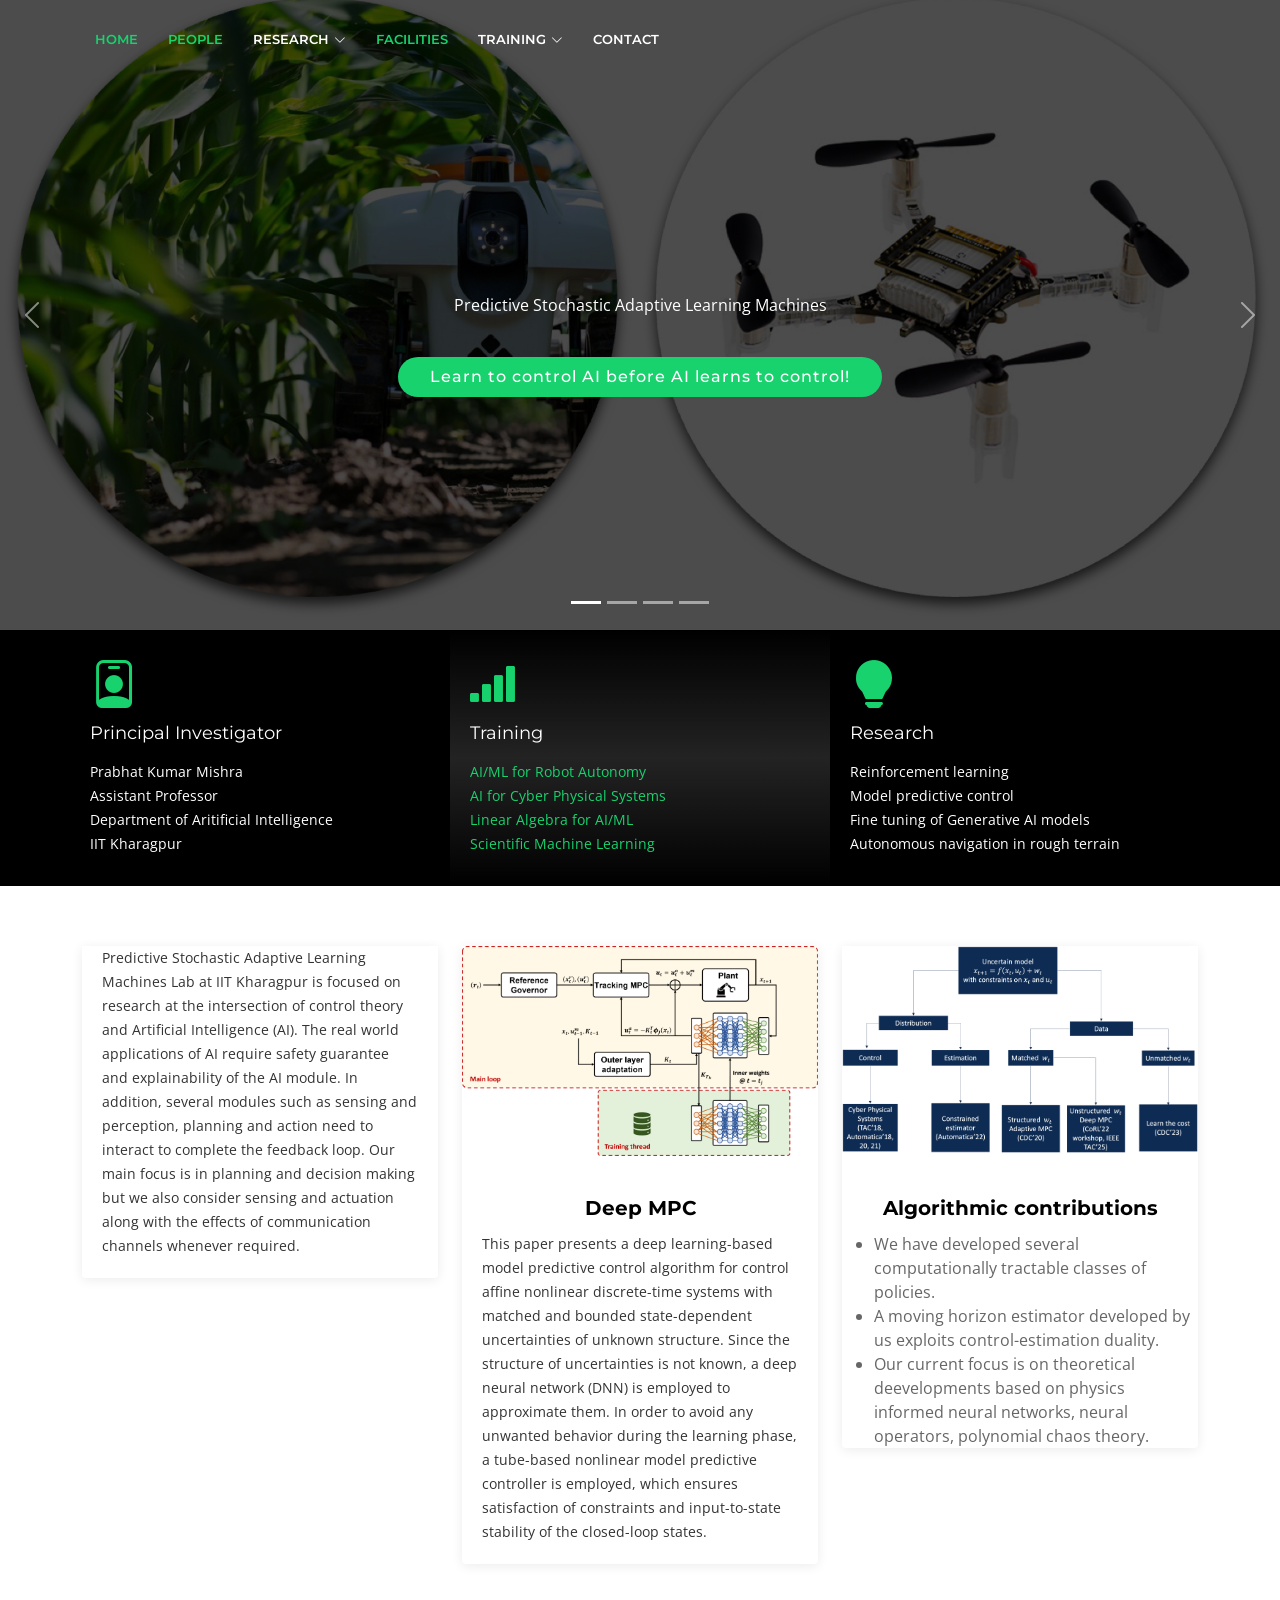
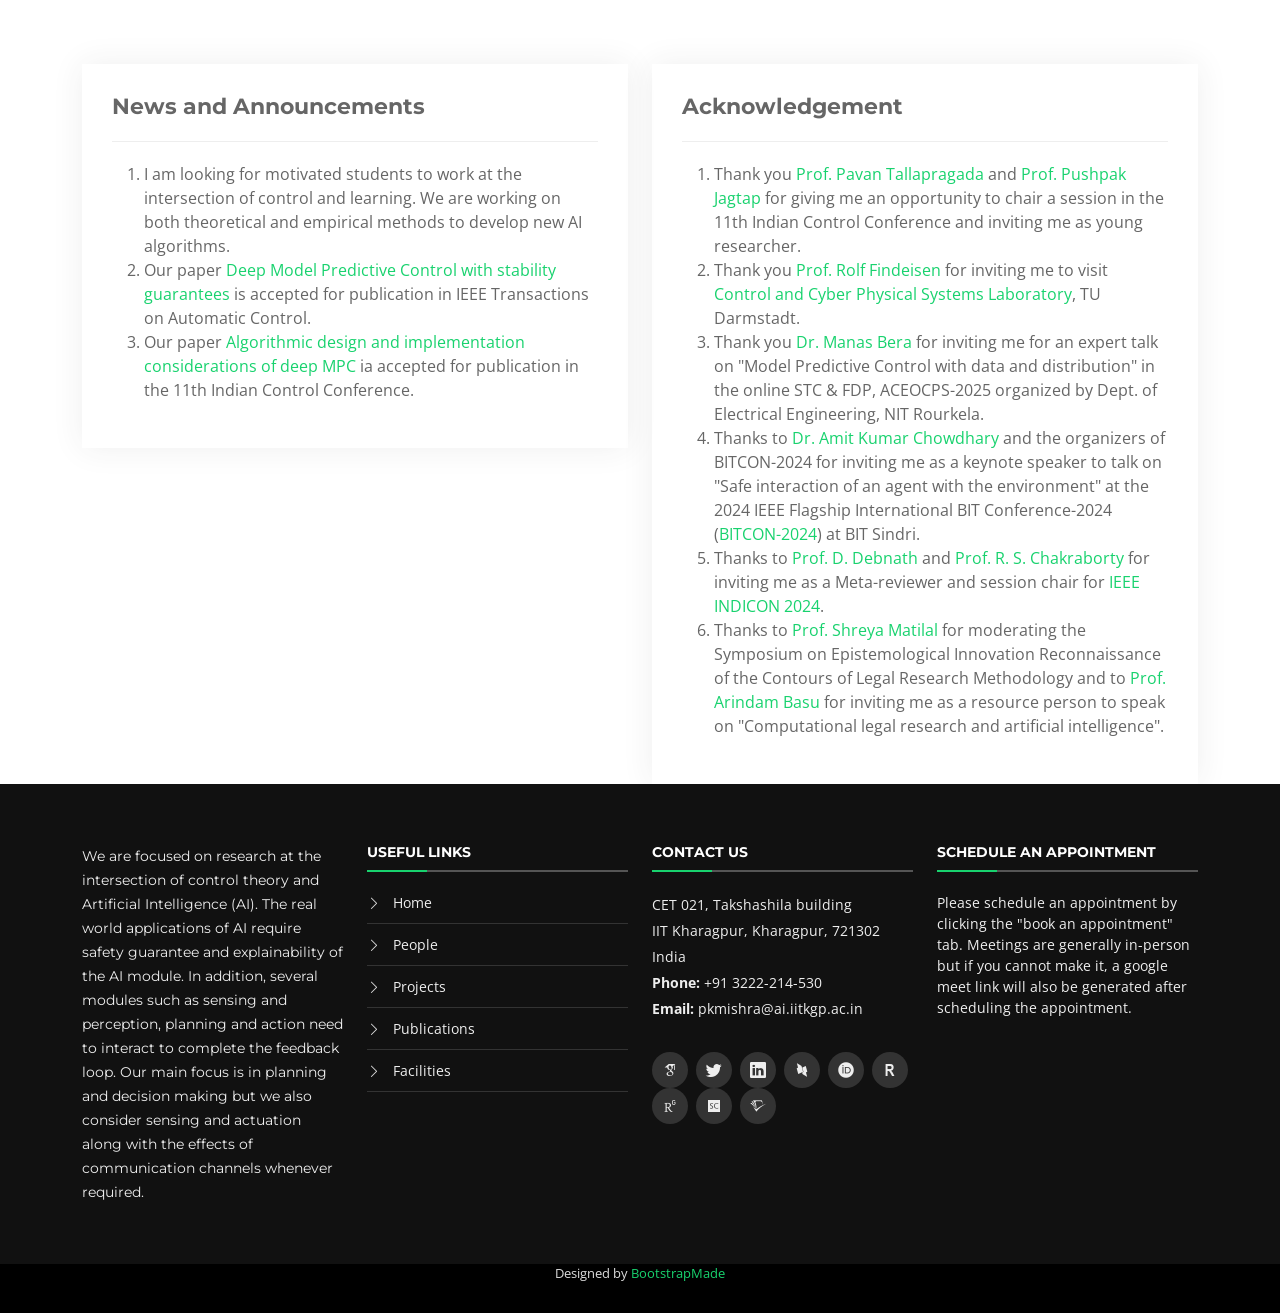
==== index.html @ 68da0b2e "initial commit" ====
<!DOCTYPE html>
<html lang="en">

<head>
  <meta charset="utf-8">
  <meta content="width=device-width, initial-scale=1.0" name="viewport">

  <title>Prabhat K Mishra</title>
  <meta content="" name="description">
  <meta content="" name="keywords">

  <!-- Favicons -->
  <!-- <link href="assets/img/favicon.png" rel="icon">
  <link href="assets/img/apple-touch-icon.png" rel="apple-touch-icon"> -->

  <!-- Google Fonts -->
  <link href="https://fonts.googleapis.com/css?family=Open+Sans:300,300i,400,400i,700,700i|Montserrat:300,400,500,700" rel="stylesheet">

  <!-- Vendor CSS Files -->
  <link href="assets/vendor/animate.css/animate.min.css" rel="stylesheet">
  <link href="assets/vendor/aos/aos.css" rel="stylesheet">
  <link href="assets/vendor/bootstrap/css/bootstrap.min.css" rel="stylesheet">
  <link href="assets/vendor/bootstrap-icons/bootstrap-icons.css" rel="stylesheet">
  <link href="assets/vendor/glightbox/css/glightbox.min.css" rel="stylesheet">
  <link href="assets/vendor/swiper/swiper-bundle.min.css" rel="stylesheet">
  <!-- <link rel="stylesheet" href="https://cdn.jsdelivr.net/gh/jpswalsh/academicons@1/css/academicons.min.css"> -->
  <link rel="stylesheet" href="assets/academicons-1.7.0/css/academicons.min.css"/>

  <!-- Template Main CSS File -->
  <link href="assets/css/style.css" rel="stylesheet">
  <link href="https://calendar.google.com/calendar/scheduling-button-script.css" rel="stylesheet">

  <!-- =======================================================
  * Template Name: BizPage
  * Updated: Sep 18 2023 with Bootstrap v5.3.2
  * Template URL: https://bootstrapmade.com/bizpage-bootstrap-business-template/
  * Author: BootstrapMade.com
  * License: https://bootstrapmade.com/license/
  ======================================================== -->
</head>

<body>

  <!-- ======= Header ======= -->
  <header id="header" class="fixed-top d-flex align-items-center header-transparent">
    <div class="container-fluid">

      <div class="row justify-content-center align-items-center">
        <div class="col-xl-11 d-flex align-items-center justify-content-between">
          <!-- <h1 class="logo"><a href="index.html">Prabhat K Mishra</a></h1> -->
          <!-- Uncomment below if you prefer to use an image logo -->
          <!-- <a href="index.html" class="logo"><img src="assets/img/lab_logo.png" alt="" class="img-fluid"></a> -->

          <nav id="navbar" class="navbar">
            <ul>
              <li><a class="nav-link scrollto active" href="./index.html">Home</a></li>
              <!-- <li class="dropdown"><a class="nav-link scrollto "><span>Prabhat K Mishra</span> <i class="bi bi-chevron-down"></i></a> -->
              <li><a class="nav-link scrollto active" href="./people.html">People</a></li>  
              <!-- <li><a class="nav-link scrollto " href="./research.html">Research</a></li> -->
              <li class="dropdown"><a class="nav-link scrollto "><span>Research</span> <i class="bi bi-chevron-down"></i></a>
                <ul> 
                  <li><a class="nav-link scrollto " href="./research_projects.html">Projects</a></li>  
                  <li><a class="nav-link scrollto " href="./publications.html">Publications</a></li>                                 
                </ul>
               </li>
               <li><a class="nav-link scrollto active" href="./resources.html">Facilities</a></li>
               <li class="dropdown"><a class="nav-link scrollto "><span>Training</span> <i class="bi bi-chevron-down"></i></a>
                <ul>
                  <li><a class="nav-link scrollto " href="./robot_autonomy.html">AI/ML for Robot autonomy</a></li>
                  <li><a class="nav-link scrollto " href="./cps.html">AI for Cyber Physical Systems</a></li>
                  <li><a class="nav-link scrollto " href="./la.html">Linear Algebra for AI/ML</a></li>
                  <li><a class="nav-link scrollto " href="./projects.html">Student Projects</a></li>
                </ul>   
              <!-- <li><a class="nav-link scrollto active" href="./News.html">News</a></li>   -->
              <li><a class="nav-link scrollto" href="#footer">Contact</a></li>
            </ul>
            <i class="bi bi-list mobile-nav-toggle"></i>
          </nav>
          <!-- .navbar -->
        </div>
      </div>

    </div>
  </header><!-- End Header -->

  <!-- ======= hero Section ======= -->
  <section id="hero">
    <div class="hero-container">
      <div id="heroCarousel" class="carousel slide carousel-fade" data-bs-ride="carousel" data-bs-interval="5000">

        <ol id="hero-carousel-indicators" class="carousel-indicators"></ol>

        <div class="carousel-inner" role="listbox">

          <div class="carousel-item active" style="background-image: url(assets/img/hero-carousel/banner.jpeg)">
            <div class="carousel-container">
              <div class="container">
                <!-- <h2 class="animate__animated animate__fadeInDown">PSALM Lab</h2> -->
                <p class="animate__animated animate__fadeInUp">Predictive Stochastic Adaptive Learning Machines</p>
                <a href="#featured-services" class="btn-get-started scrollto animate__animated animate__fadeInUp">Learn to control AI before AI learns to control!</a>
              </div>
            </div>
          </div>

          <div class="carousel-item" style="background-image: url(assets/img/Projects/IQuaP.webp)">
            <div class="carousel-container">
              <div class="container">
                <!-- <h2 class="animate__animated animate__fadeInDown">PSALM Lab</h2> -->
                <p class="animate__animated animate__fadeInUp">Predictive Stochastic Adaptive Learning Machines</p>
                <a href="#featured-services" class="btn-get-started scrollto animate__animated animate__fadeInUp">Learn to control AI before AI learns to control!</a>
              </div>
            </div>
          </div>

          <div class="carousel-item" style="background-image: url(assets/img/Projects/safe_learning_lab.webp)">
            <div class="carousel-container">
              <div class="container">
                <!-- <h2 class="animate__animated animate__fadeInDown">PSALM Lab</h2> -->
                <p class="animate__animated animate__fadeInUp">Predictive Stochastic Adaptive Learning Machines</p>
                <a href="#featured-services" class="btn-get-started scrollto animate__animated animate__fadeInUp">Learn to control AI before AI learns to control!</a>
              </div>
            </div>
          </div>

          <!-- <div class="carousel-item" style="background-image: url(assets/img/Projects/lab_image4.png)">
            <div class="carousel-container">
              <div class="container">
                <h2 class="animate__animated animate__fadeInDown">PSALM Lab</h2>
                <p class="animate__animated animate__fadeInUp">Predictive Stochastic Adaptive Learning Machines</p>
                <a href="#featured-services" class="btn-get-started scrollto animate__animated animate__fadeInUp">Get Started</a>
              </div>
            </div>
          </div> -->

          <div class="carousel-item" style="background-image: url(assets/img/Projects/mobile_robots.png)">
            <div class="carousel-container">
              <div class="container">
                <!-- <h2 class="animate__animated animate__fadeInDown">PSALM Lab</h2> -->
                <p class="animate__animated animate__fadeInUp">Predictive Stochastic Adaptive Learning Machines</p>
                <a href="#featured-services" class="btn-get-started scrollto animate__animated animate__fadeInUp">Learn to control AI before AI learns to control!</a>
              </div>
            </div>
          </div>

        </div>

        <a class="carousel-control-prev" href="#heroCarousel" role="button" data-bs-slide="prev">
          <span class="carousel-control-prev-icon bi bi-chevron-left" aria-hidden="true"></span>
        </a>

        <a class="carousel-control-next" href="#heroCarousel" role="button" data-bs-slide="next">
          <span class="carousel-control-next-icon bi bi-chevron-right" aria-hidden="true"></span>
        </a>

      </div>
    </div>
  </section><!-- End Hero Section -->

  <main id="main">

    <!-- ======= Featured Services Section Section ======= -->
    <section id="featured-services">
      <div class="container">
        <div class="row">

          <div class="col-lg-4 box">
            <i class="bi-person-badge"></i>
            <h4 class="title"><a href="">Principal Investigator</a></h4>
            <p class="description">Prabhat Kumar Mishra</p>
            <p class="description">Assistant Professor</p>
            <p class="description">Department of Aritificial Intelligence</p>
            <p class="description">IIT Kharagpur</p>

          </div>

          <div class="col-lg-4 box box-bg">
            <i class="bi bi-reception-4"></i>
            <h4 class="title"><a href="">Training</a></h4>
            <p class="description"><a href = "./robot_autonomy.html">AI/ML for Robot Autonomy</a></p>
            <p class="description"><a href = "cps.html">AI for Cyber Physical Systems</a></p>
            <p class="description"><a href="la.html">Linear Algebra for AI/ML</a></p>
            <p class="description"><a href = "sciml.html">Scientific Machine Learning</a></p>
          </div>

          <div class="col-lg-4 box">
            <i class="bi bi-lightbulb-fill"></i>
            <h4 class="title"><a href="">Research</a></h4>
            <p class="description">Reinforcement learning</p> 
            <p class="description">Model predictive control</p>
            <p class="description">Fine tuning of Generative AI models</p>
            <p class="description">Autonomous navigation in rough terrain</p>
          </div>

        </div>
      </div>
    </section><!-- End Featured Services Section -->
    




    <!-- ======= About Us Section ======= -->
    <section id="about">
      <div class="container" data-aos="fade-up">

        <!-- <header class="section-header">
          <h3>About Us</h3>
          <p>Lorem ipsum dolor sit amet, consectetur adipiscing elit, sed do eiusmod tempor incididunt ut labore et dolore magna aliqua. Ut enim ad minim veniam, quis nostrud exercitation ullamco laboris nisi ut aliquip ex ea commodo consequat.</p>
        </header> -->

        <div class="row about-cols">

          <div class="col-md-4" data-aos="fade-up" data-aos-delay="100">
            <div class="about-col">
              <div class="img">
                <!-- <img src="assets/img/Projects/lab_image4.png" alt="" class="img-fluid"> -->
              </div>
              <!-- <h2 class="title"><a href="#">PSALM Lab</a></h2> -->
              <p>Predictive Stochastic Adaptive Learning Machines Lab at IIT Kharagpur is focused on research at the intersection of control theory and Artificial Intelligence (AI). The real world applications of AI require safety guarantee and explainability of the AI module. In addition, several modules such as sensing and perception, planning and action need to interact to complete the feedback loop. Our main focus is in planning and decision making but we also consider sensing and actuation along with the effects of communication channels whenever required.
              </p>
            </div>
          </div>

          <div class="col-md-4" data-aos="fade-up" data-aos-delay="200">
            <div class="about-col">
              <div class="img">
                <img src="assets/img/Projects/deep_mpc.png" alt="" class="img-fluid">
                <!-- <div class="icon"><i class="bi bi-brightness-high"></i></div> -->
              </div>
              <h2 class="title"><a href="#">Deep MPC</a></h2>
              <p>
                This paper presents a deep learning-based model predictive control algorithm for control affine nonlinear discrete-time systems with matched and bounded state-dependent uncertainties of unknown structure. Since the structure of uncertainties is not known, a deep neural network (DNN) is employed to approximate them. In order to avoid any unwanted behavior during the learning phase, a tube-based nonlinear model predictive controller is employed, which ensures satisfaction of constraints and input-to-state stability of the closed-loop states.</p>
            
            </div>
          </div>

          <div class="col-md-4" data-aos="fade-up" data-aos-delay="300">
            <div class="about-col">
              <div class="img">
                <img src="assets/img/Projects/algo_contribution.png" alt="" class="img-fluid">
                <!-- <div class="icon"><i class="bi bi-calendar4-week"></i></div> -->
              </div>
              <h2 class="title"><a href="#">Algorithmic contributions</a></h2>
              <ul>
                <!-- <li> Modeling errors and environmental uncertainties are unavoidable.</li>
                <li> We are interested in uncertainty quantification and mitigation with theoretical guarantees.</li> -->
                <li> We have developed several computationally tractable classes of policies.</li>
                <li> A moving horizon estimator developed by us exploits control-estimation duality.</li>
                <li> Our current focus is on theoretical deevelopments based on physics informed neural networks, neural operators, polynomial chaos theory.</li>
              </ul>
            </div>
          </div>

        </div>

      </div>
    </section><!-- End About Us Section -->

        <section id = "announcement" class="portfolio-details">
    <!-- <section id="portfolio-details" class="portfolio-details"> -->
    <div class="container">

      <div class="row gy-4">
        <div class="col-lg-6">
          <div class="portfolio-info">
            <h3>News and Announcements</h3>
            <ol>
              <li> I am looking for motivated students to work at the intersection of control and learning. We are working on both theoretical and empirical methods to develop new AI algorithms.</li> 
              <!-- <li> We are upgrading our <a href="./resources.html">robotics and computational resources</a> through grants and industry collaborations.</li>     -->
              <!-- <li> My course on Scientific Machine Learning has been approved by the senate, which will be offered in spring 2026. </li> -->
              <!-- <li> I will be visiting <a href = "https://www.ccps.tu-darmstadt.de/ccps/index.en.jsp">Control and Cyber Physical Systems Laboratory</a> in June 2025.</li> -->
              <!-- <li> I will talk about <a>"A tour of reinforcement learning from cart-pole to language models"</a> at NIT Patna.</li> -->
              <li> Our paper <a href = "https://ieeexplore.ieee.org/abstract/document/10918914">Deep Model Predictive Control with stability guarantees</a> is accepted for publication in IEEE Transactions on Automatic Control.</li>
              <li> Our paper <a href = "https://arxiv.org/abs/2511.17233">Algorithmic design and implementation considerations of deep MPC</a> ia accepted for publication in the 11th Indian Control Conference.</li>
            </ol>
          </div>
          
        </div>

        <div class="col-lg-6">
          <!-- <div class="portfolio-details-slider swiper"> -->
            <div class="portfolio-info">
            <h3>Acknowledgement</h3>
            <ol>	
              <li>Thank you <a href = "https://pavan-tallapragada.github.io">Prof. Pavan Tallapragada</a> and <a href = "https://www.focaslab.com">Prof. Pushpak Jagtap</a> for giving me an opportunity to chair a session in the 11th Indian Control Conference and inviting me as young researcher.</li>
              <li> Thank you <a href = "https://www.linkedin.com/in/rolf-findeisen-42271011/"> Prof. Rolf Findeisen</a> for inviting me to visit <a href = "https://www.ccps.tu-darmstadt.de/ccps/index.en.jsp">Control and Cyber Physical Systems Laboratory</a>, TU Darmstadt.
              <li> Thank you <a href = "https://www.linkedin.com/in/manas-kumar-bera-a361464a/">Dr. Manas Bera</a> for inviting me for an expert talk on "Model Predictive Control with data and distribution" in the online STC & FDP, ACEOCPS-2025 organized by Dept. of Electrical Engineering, NIT Rourkela.</li> 
              <li> Thanks to <a href = "https://www.linkedin.com/in/amit-kumar-choudhary-808a33bb/">Dr. Amit Kumar Chowdhary</a> and the organizers of BITCON-2024 for inviting me as a keynote speaker to talk on "Safe interaction of an agent with the environment" at the 2024 IEEE Flagship International BIT Conference-2024 (<a href = "https://bitcon2024.bitsindri.ac.in/">BITCON-2024</a>) at BIT Sindri.</li> 
              <li> Thanks to <a href = "https://www.iitkgp.ac.in/department/EE/faculty/ee-ddebnath">Prof. D. Debnath</a> and <a href="https://sites.google.com/site/rschakraborty/">Prof. R. S. Chakraborty</a> for inviting me as a Meta-reviewer and session chair for <a href = "http://ieeeindicon.org">IEEE INDICON 2024</a>. </li>   
              <li> Thanks to <a href="https://www.iitkgp.ac.in/department/IP/faculty/ip-shreya">Prof. Shreya Matilal</a> for moderating the Symposium on Epistemological Innovation Reconnaissance of the Contours of Legal Research Methodology and to <a href="https://www.iitkgp.ac.in/department/IP/faculty/ip-arindam">Prof. Arindam Basu</a> for inviting me as a resource person to speak on "Computational legal research and artificial intelligence".    
            </ol>
            </div>
          <!-- </div> -->
        </div>
        
        
      </div>
    </div>
    </section>

    
    

    

    

    

   

    
   


  </main><!-- End #main -->

  <!-- ======= Footer ======= -->
  <footer id="footer">
    <div class="footer-top">
      <div class="container">
        <div class="row">

          <div class="col-lg-3 col-md-6 footer-info">
            <!-- <h3>PSALM Lab</h3> -->
            <!-- <a href="index.html" class="logo"><img src="assets/img/lab_logo.png" alt="" class="img-fluid"></a> -->
            <p>We are focused on research at the intersection of control theory and Artificial Intelligence (AI). The real world applications of AI require safety guarantee and explainability of the AI module. In addition, several modules such as sensing and perception, planning and action need to interact to complete the feedback loop. Our main focus is in planning and decision making but we also consider sensing and actuation along with the effects of communication channels whenever required.
            </p>
          </div>

          <div class="col-lg-3 col-md-6 footer-links">
            <h4>Useful Links</h4>
            <ul>
              <li><i class="bi bi-chevron-right"></i> <a href="index.html">Home</a></li>
              <li><i class="bi bi-chevron-right"></i> <a href="people.html">People</a></li>
              <li><i class="bi bi-chevron-right"></i> <a href="research_projects.html">Projects</a></li>
              <li><i class="bi bi-chevron-right"></i> <a href="publications.html">Publications</a></li>
              <li><i class="bi bi-chevron-right"></i> <a href="resources.html">Facilities</a></li>
            </ul>
          </div>

          <div class="col-lg-3 col-md-6 footer-contact">
            <h4>Contact Us</h4>
            <p>
              CET 021, Takshashila building <br>
              IIT Kharagpur, Kharagpur, 721302<br>
              India <br>
              <strong>Phone:</strong> +91 3222-214-530<br>
              <strong>Email:</strong> pkmishra@ai.iitkgp.ac.in<br>
            </p>

            <div class="social-links">
              <a href="https://scholar.google.co.in/citations?user=rXhwtr0AAAAJ&hl=en"><i class="ai ai-google-scholar"></i></a>
              <a href="https://twitter.com/mishra_p_k" class="twitter"><i class="bi bi-twitter"></i></a>
              <a href="https://www.linkedin.com/in/mishra-p-k" class="linkedin"><i class="bi bi-linkedin"></i></a>
              <a href="https://dblp.org/pid/175/9540.html"><i class="ai ai-dblp"></i></a>
              <a href="https://orcid.org/0000-0002-8507-8194"><i class="ai ai-orcid"></i></a>
              <a href="https://www.webofscience.com/wos/author/record/I-4305-2012"><i class="ai ai-researcherid"></i></a>
              <a href="https://www.researchgate.net/profile/Prabhat-Kumar-Mishra-3"><i class="ai ai-researchgate"></i></a>
              <a href="https://www.scopus.com/authid/detail.uri?authorId=57188646050"><i class="ai ai-scopus"></i></a>
              <a href="https://www.semanticscholar.org/author/Prabhat-Kumar-Mishra/16154017"><i class="ai ai-semantic-scholar"></i></a>
            </div>

          </div>

          <div class="col-lg-3 col-md-6 footer-newsletter">
          <h4>Schedule an appointment</h4>
          <p>Please schedule an appointment by clicking the "book an appointment" tab. Meetings are generally in-person but if you cannot make it, a google meet link will also be generated after scheduling the appointment.</p>  
          <script src="https://calendar.google.com/calendar/scheduling-button-script.js" async></script>
          <script>
            (function() {
              var target = document.currentScript;
              window.addEventListener('load', function() {
                calendar.schedulingButton.load({
                  url: 'https://calendar.google.com/calendar/appointments/schedules/AcZssZ0epz8xfTzyWovOpt-muTLc2SW1WvbVujLhyW77m5AYosEyVQtdtLUROCkWUUWYCMuDOo7R1_mA?gv=true',
                  color: '#33B679',
                  label: 'Book an appointment',
                  target,
                });
              });
            })();
          </script>
            <!-- end Google Calendar Appointment Scheduling --> 
            <!-- <h4>Our Newsletter</h4>
            <p>Tamen quem nulla quae legam multos aute sint culpa legam noster magna veniam enim veniam illum dolore legam minim quorum culpa amet magna export quem marada parida nodela caramase seza.</p>
            <form action="" method="post">
              <input type="email" name="email"><input type="submit" value="Subscribe">
            </form> -->
          </div>

        </div>
      </div>
    </div>

    <div class="container">
      <!-- <div class="copyright">
        &copy; Copyright <strong>BizPage</strong>. All Rights Reserved
      </div> -->
      <div class="credits">
        <!--
        All the links in the footer should remain intact.
        You can delete the links only if you purchased the pro version.
        Licensing information: https://bootstrapmade.com/license/
        Purchase the pro version with working PHP/AJAX contact form: https://bootstrapmade.com/buy/?theme=BizPage
      -->
        Designed by <a href="https://bootstrapmade.com/">BootstrapMade</a>
      </div>
    </div>
  </footer><!-- End Footer -->

  <a href="#" class="back-to-top d-flex align-items-center justify-content-center"><i class="bi bi-arrow-up-short"></i></a>
  <!-- Uncomment below i you want to use a preloader -->
  <!-- <div id="preloader"></div> -->

  <!-- Vendor JS Files -->
  <script src="assets/vendor/purecounter/purecounter_vanilla.js"></script>
  <script src="assets/vendor/aos/aos.js"></script>
  <script src="assets/vendor/bootstrap/js/bootstrap.bundle.min.js"></script>
  <script src="assets/vendor/glightbox/js/glightbox.min.js"></script>
  <script src="assets/vendor/isotope-layout/isotope.pkgd.min.js"></script>
  <script src="assets/vendor/swiper/swiper-bundle.min.js"></script>
  <script src="assets/vendor/waypoints/noframework.waypoints.js"></script>
  <script src="assets/vendor/php-email-form/validate.js"></script>

  <!-- Template Main JS File -->
  <script src="assets/js/main.js"></script>

</body>

</html>
---- assets/academicons-1.7.0/css/academicons.min.css ----
@font-face {font-family: 'Academicons';font-style: normal;font-weight: 400;font-display: block;src:url('../fonts/academicons.eot');src:url('../fonts/academicons.eot') format('embedded-opentype'), url('../fonts/academicons.ttf') format('truetype'), url('../fonts/academicons.woff') format('woff'), url('../fonts/academicons.svg') format('svg');}.ai {font-family: 'Academicons';font-weight: 400;-moz-osx-font-smoothing: grayscale;-webkit-font-smoothing: antialiased;display: inline-block;font-style: normal;font-variant: normal;text-rendering: auto;line-height: 1;}.ai-academia:before {content: "\e9af";}.ai-academia-square:before {content: "\e93d";}.ai-acclaim:before {content: "\e92e";}.ai-acclaim-square:before {content: "\e93a";}.ai-acm:before {content: "\e93c";}.ai-acm-square:before {content: "\e95d";}.ai-acmdl:before {content: "\e96a";}.ai-acmdl-square:before {content: "\e9d3";}.ai-ads:before {content: "\e9cb";}.ai-ads-square:before {content: "\e94a";}.ai-africarxiv:before {content: "\e91b";}.ai-africarxiv-square:before {content: "\e90b";}.ai-archive:before {content: "\e955";}.ai-archive-square:before {content: "\e956";}.ai-arxiv:before {content: "\e974";}.ai-arxiv-square:before {content: "\e9a6";}.ai-biorxiv:before {content: "\e9a2";}.ai-biorxiv-square:before {content: "\e98b";}.ai-ceur:before {content: "\e96d";}.ai-ceur-square:before {content: "\e92f";}.ai-ciencia-vitae:before {content: "\e912";}.ai-ciencia-vitae-square:before {content: "\e913";}.ai-clarivate:before {content: "\e924";}.ai-clarivate-square:before {content: "\e925";}.ai-closed-access:before {content: "\e942";}.ai-closed-access-square:before {content: "\e943";}.ai-conversation:before {content: "\e94c";}.ai-conversation-square:before {content: "\e915";}.ai-coursera:before {content: "\e95f";}.ai-coursera-square:before {content: "\e97f";}.ai-crossref:before {content: "\e918";}.ai-crossref-square:before {content: "\e919";}.ai-cv:before {content: "\e9a5";}.ai-cv-square:before {content: "\e90a";}.ai-datacite:before {content: "\e91c";}.ai-datacite-square:before {content: "\e91d";}.ai-dataverse:before {content: "\e9f7";}.ai-dataverse-square:before {content: "\e9e4";}.ai-dblp:before {content: "\e94f";}.ai-dblp-square:before {content: "\e93f";}.ai-depsy:before {content: "\e97a";}.ai-depsy-square:before {content: "\e94b";}.ai-doi:before {content: "\e97e";}.ai-doi-square:before {content: "\e98f";}.ai-dryad:before {content: "\e97c";}.ai-dryad-square:before {content: "\e98c";}.ai-elsevier:before {content: "\e961";}.ai-elsevier-square:before {content: "\e910";}.ai-figshare:before {content: "\e981";}.ai-figshare-square:before {content: "\e9e7";}.ai-google-scholar:before {content: "\e9d4";}.ai-google-scholar-square:before {content: "\e9f9";}.ai-hal:before {content: "\e92c";}.ai-hal-square:before {content: "\e92d";}.ai-hypothesis:before {content: "\e95a";}.ai-hypothesis-square:before {content: "\e95b";}.ai-ideas-repec:before {content: "\e9ed";}.ai-ideas-repec-square:before {content: "\e9f8";}.ai-ieee:before {content: "\e929";}.ai-ieee-square:before {content: "\e9b9";}.ai-impactstory:before {content: "\e9cf";}.ai-impactstory-square:before {content: "\e9aa";}.ai-inaturalist:before {content: "\e900";}.ai-inaturalist-square:before {content: "\e901";}.ai-inpn:before {content: "\e902";}.ai-inpn-square:before {content: "\e903";}.ai-inspire:before {content: "\e9e9";}.ai-inspire-square:before {content: "\e9fe";}.ai-isidore:before {content: "\e936";}.ai-isidore-square:before {content: "\e954";}.ai-isni:before {content: "\e957";}.ai-isni-square:before {content: "\e958";}.ai-jstor:before {content: "\e938";}.ai-jstor-square:before {content: "\e944";}.ai-lattes:before {content: "\e9b3";}.ai-lattes-square:before {content: "\e99c";}.ai-mathoverflow:before {content: "\e9f6";}.ai-mathoverflow-square:before {content: "\e97b";}.ai-mendeley:before {content: "\e9f0";}.ai-mendeley-square:before {content: "\e9f3";}.ai-moodle:before {content: "\e907";}.ai-moodle-square:before {content: "\e908";}.ai-mtmt:before {content: "\e950";}.ai-mtmt-square:before {content: "\e951";}.ai-nakala:before {content: "\e940";}.ai-nakala-square:before {content: "\e941";}.ai-obp:before {content: "\e92a";}.ai-obp-square:before {content: "\e92b";}.ai-open-access:before {content: "\e939";}.ai-open-access-square:before {content: "\e9f4";}.ai-open-data:before {content: "\e966";}.ai-open-data-square:before {content: "\e967";}.ai-open-materials:before {content: "\e968";}.ai-open-materials-square:before {content: "\e969";}.ai-openedition:before {content: "\e946";}.ai-openedition-square:before {content: "\e947";}.ai-orcid:before {content: "\e9d9";}.ai-orcid-square:before {content: "\e9c3";}.ai-osf:before {content: "\e9ef";}.ai-osf-square:before {content: "\e931";}.ai-overleaf:before {content: "\e914";}.ai-overleaf-square:before {content: "\e98d";}.ai-philpapers:before {content: "\e98a";}.ai-philpapers-square:before {content: "\e96f";}.ai-piazza:before {content: "\e99a";}.ai-piazza-square:before {content: "\e90c";}.ai-preregistered:before {content: "\e906";}.ai-preregistered-square:before {content: "\e96b";}.ai-protocols:before {content: "\e952";}.ai-protocols-square:before {content: "\e953";}.ai-psyarxiv:before {content: "\e90e";}.ai-psyarxiv-square:before {content: "\e90f";}.ai-publons:before {content: "\e937";}.ai-publons-square:before {content: "\e94e";}.ai-pubmed:before {content: "\e99f";}.ai-pubmed-square:before {content: "\e97d";}.ai-pubpeer:before {content: "\e922";}.ai-pubpeer-square:before {content: "\e923";}.ai-researcherid:before {content: "\e91a";}.ai-researcherid-square:before {content: "\e95c";}.ai-researchgate:before {content: "\e95e";}.ai-researchgate-square:before {content: "\e99e";}.ai-ror:before {content: "\e948";}.ai-ror-square:before {content: "\e949";}.ai-sci-hub:before {content: "\e959";}.ai-sci-hub-square:before {content: "\e905";}.ai-scirate:before {content: "\e98e";}.ai-scirate-square:before {content: "\e99d";}.ai-scopus:before {content: "\e91e";}.ai-scopus-square:before {content: "\e91f";}.ai-semantic-scholar:before {content: "\e96e";}.ai-semantic-scholar-square:before {content: "\e96c";}.ai-springer:before {content: "\e928";}.ai-springer-square:before {content: "\e99b";}.ai-ssrn:before {content: "\e916";}.ai-ssrn-square:before {content: "\e917";}.ai-stackoverflow:before {content: "\e920";}.ai-stackoverflow-square:before {content: "\e921";}.ai-viaf:before {content: "\e933";}.ai-viaf-square:before {content: "\e934";}.ai-wiley:before {content: "\e926";}.ai-wiley-square:before {content: "\e927";}.ai-zenodo:before {content: "\e911";}.ai-zotero:before {content: "\e962";}.ai-zotero-square:before {content: "\e932";}.ai-lg {font-size: 1.33333em;line-height: 0.75em;vertical-align: -.0667em;}.ai-xs {font-size: .75em;}.ai-sm {font-size: .875em;}.ai-1x {font-size: 1em;}.ai-2x {font-size: 2em;}.ai-3x {font-size: 3em;}.ai-4x {font-size: 4em;}.ai-5x {font-size: 5em;}.ai-6x {font-size: 6em;}.ai-7x {font-size: 7em;}.ai-8x {font-size: 8em;}.ai-9x {font-size: 9em;}.ai-10x {font-size: 10em;}.ai-fw {text-align: center;width: 1.25em;}.ai-ul {list-style-type: none;margin-left: 2.5em;padding-left: 0;}.ai-ul > li {position: relative;}.ai-li {left: -2em;position: absolute;text-align: center;width: 2em;line-height: inherit;}.ai-border {border: solid 0.08em #eee;border-radius: .1em;padding: .2em .25em .15em;}.ai-pull-left {float: left;}.ai-pull-right {float: right;}.ai.ai-pull-left {margin-right: .3em;}.ai.ai-pull-right {margin-right: .3em;}.ai-stack {display: inline-block;height: 2em;line-height: 2em;position: relative;vertical-align: middle;width: 2.5em;}.ai-stack-1x, .ai-stack-2x {left: 0;position: absolute;text-align: center;width: 100%;}.ai-stack-1x {line-height: inherit;}.ai-stack-2x {font-size: 2em;}.ai-inverse {color: #fff;}
---- assets/css/style.css ----
/**
* Template Name: BizPage
* Updated: Mar 10 2023 with Bootstrap v5.2.3
* Template URL: https://bootstrapmade.com/bizpage-bootstrap-business-template/
* Author: BootstrapMade.com
* License: https://bootstrapmade.com/license/
*/

/*--------------------------------------------------------------
# General
--------------------------------------------------------------*/
body {
  background: #fff;
  color: #666666;
  font-family: "Open Sans", sans-serif;
}

a {
  color: #18d26e;
  transition: 0.5s;
  text-decoration: none;
}

a:hover,
a:active,
a:focus {
  color: #18d36e;
  outline: none;
  text-decoration: none;
}

p {
  padding: 0;
  margin: 0 0 30px 0;
}

h1,
h2,
h3,
h4,
h5,
h6 {
  font-family: "Montserrat", sans-serif;
  font-weight: 400;
  margin: 0 0 20px 0;
  padding: 0;
}

/*--------------------------------------------------------------
# Back to top button
--------------------------------------------------------------*/
.back-to-top {
  position: fixed;
  visibility: hidden;
  opacity: 0;
  right: 15px;
  bottom: 15px;
  z-index: 996;
  background: #18d26e;
  width: 40px;
  height: 40px;
  border-radius: 50px;
  transition: all 0.4s;
}

.back-to-top i {
  font-size: 28px;
  color: #fff;
  line-height: 0;
}

.back-to-top:hover {
  background: #2ce782;
  color: #fff;
}

.back-to-top.active {
  visibility: visible;
  opacity: 1;
}

/* Prelaoder */
#preloader {
  position: fixed;
  top: 0;
  left: 0;
  right: 0;
  bottom: 0;
  z-index: 9999;
  overflow: hidden;
  background: #fff;
}

#preloader:before {
  content: "";
  position: fixed;
  top: calc(50% - 30px);
  left: calc(50% - 30px);
  border: 6px solid #f2f2f2;
  border-top: 6px solid #18d26e;
  border-radius: 50%;
  width: 60px;
  height: 60px;
  animation: animate-preloader 1s linear infinite;
}

@keyframes animate-preloader {
  0% {
    transform: rotate(0deg);
  }

  100% {
    transform: rotate(360deg);
  }
}

/*--------------------------------------------------------------
# Header
--------------------------------------------------------------*/
#header {
  transition: all 0.5s;
  z-index: 997;
  background: rgba(0, 0, 0, 0.9);
  height: 80px;
}

#header.header-transparent {
  background: transparent;
}

#header.header-scrolled {
  background: rgba(0, 0, 0, 0.9);
  height: 60px;
}

#header .logo {
  font-size: 34px;
  margin: 0;
  padding: 0;
  font-family: "Montserrat", sans-serif;
  font-weight: 700;
  letter-spacing: 3px;
  padding-left: 10px;
  border-left: 4px solid #18d26e;
}

#header .logo a {
  color: #fff;
}

#header .logo img {
  max-height: 40px;
}

@media (max-width: 992px) {
  #header .logo {
    font-size: 28px;
  }
}

/*--------------------------------------------------------------
# Navigation Menu
--------------------------------------------------------------*/
/**
* Desktop Navigation 
*/
.navbar {
  padding: 0;
}

.navbar ul {
  margin: 0;
  padding: 0;
  display: flex;
  list-style: none;
  align-items: center;
}

.navbar li {
  position: relative;
}

.navbar a,
.navbar a:focus {
  display: flex;
  align-items: center;
  justify-content: space-between;
  padding: 10px 0 10px 30px;
  font-family: "Montserrat", sans-serif;
  font-size: 13px;
  font-weight: 600;
  color: #fff;
  white-space: nowrap;
  text-transform: uppercase;
  transition: 0.3s;
}

.navbar a i,
.navbar a:focus i {
  font-size: 12px;
  line-height: 0;
  margin-left: 5px;
}

.navbar a:hover,
.navbar .active,
.navbar .active:focus,
.navbar li:hover>a {
  color: #18d26e;
}

.navbar .dropdown ul {
  display: block;
  position: absolute;
  left: 14px;
  top: calc(100% + 30px);
  margin: 0;
  padding: 10px 0;
  z-index: 99;
  opacity: 0;
  visibility: hidden;
  background: #fff;
  box-shadow: 0px 0px 30px rgba(127, 137, 161, 0.25);
  transition: 0.3s;
}

.navbar .dropdown ul li {
  min-width: 200px;
}

.navbar .dropdown ul a {
  padding: 10px 20px;
  text-transform: none;
  color: #666666;
}

.navbar .dropdown ul a i {
  font-size: 12px;
}

.navbar .dropdown ul a:hover,
.navbar .dropdown ul .active:hover,
.navbar .dropdown ul li:hover>a {
  color: #18d26e;
}

.navbar .dropdown:hover>ul {
  opacity: 1;
  top: 100%;
  visibility: visible;
}

.navbar .dropdown .dropdown ul {
  top: 0;
  left: calc(100% - 30px);
  visibility: hidden;
}

.navbar .dropdown .dropdown:hover>ul {
  opacity: 1;
  top: 0;
  left: 100%;
  visibility: visible;
}

@media (max-width: 1366px) {
  .navbar .dropdown .dropdown ul {
    left: -90%;
  }

  .navbar .dropdown .dropdown:hover>ul {
    left: -100%;
  }
}

/**
* Mobile Navigation 
*/
.mobile-nav-toggle {
  color: #fff;
  font-size: 28px;
  cursor: pointer;
  display: none;
  line-height: 0;
  transition: 0.5s;
}

@media (max-width: 991px) {
  .mobile-nav-toggle {
    display: block;
  }

  .navbar ul {
    display: none;
  }
}

.navbar-mobile {
  position: fixed;
  overflow: hidden;
  top: 0;
  right: 0;
  left: 0;
  bottom: 0;
  background: rgba(26, 26, 26, 0.9);
  transition: 0.3s;
  z-index: 999;
}

.navbar-mobile .mobile-nav-toggle {
  position: absolute;
  top: 15px;
  right: 15px;
}

.navbar-mobile ul {
  display: block;
  position: absolute;
  top: 55px;
  right: 15px;
  bottom: 15px;
  left: 15px;
  padding: 10px 0;
  background-color: #fff;
  overflow-y: auto;
  transition: 0.3s;
}

.navbar-mobile a,
.navbar-mobile a:focus {
  padding: 10px 20px;
  font-size: 15px;
  color: #333333;
}

.navbar-mobile a:hover,
.navbar-mobile .active,
.navbar-mobile li:hover>a {
  color: #18d26e;
}

.navbar-mobile .getstarted,
.navbar-mobile .getstarted:focus {
  margin: 15px;
}

.navbar-mobile .dropdown ul {
  position: static;
  display: none;
  margin: 10px 20px;
  padding: 10px 0;
  z-index: 99;
  opacity: 1;
  visibility: visible;
  background: #fff;
  box-shadow: 0px 0px 30px rgba(127, 137, 161, 0.25);
}

.navbar-mobile .dropdown ul li {
  min-width: 200px;
}

.navbar-mobile .dropdown ul a {
  padding: 10px 20px;
}

.navbar-mobile .dropdown ul a i {
  font-size: 12px;
}

.navbar-mobile .dropdown ul a:hover,
.navbar-mobile .dropdown ul .active:hover,
.navbar-mobile .dropdown ul li:hover>a {
  color: #18d26e;
}

.navbar-mobile .dropdown>.dropdown-active {
  display: block;
}

/*--------------------------------------------------------------
# Hero Section
--------------------------------------------------------------*/
#hero {
  width: 100%;
  height: 70vh;
  background: #000;
  overflow: hidden;
  position: relative;
}

@media (max-height: 500px) {
  #hero {
    height: 150vh;
  }
}

#hero .carousel,
#hero .carousel-inner,
#hero .carousel-item,
#hero .carousel-item::before {
  position: absolute;
  top: 0;
  right: 0;
  left: 0;
  bottom: 0;
}

#hero .carousel-item {
  background-size: cover;
  background-position: center;
  background-repeat: no-repeat;
}

#hero .carousel-item::before {
  content: "";
  background-color: rgba(0, 0, 0, 0.7);
}

#hero .carousel-container {
  display: flex;
  justify-content: center;
  align-items: center;
  position: absolute;
  bottom: 0;
  top: 70px;
  left: 50px;
  right: 50px;
}

#hero .container {
  text-align: center;
}

#hero h2 {
  color: #fff;
  margin-bottom: 30px;
  font-size: 48px;
  font-weight: 700;
}

@media (max-width: 768px) {
  #hero h2 {
    font-size: 28px;
  }
}

#hero p {
  width: 80%;
  margin: 0 auto 30px auto;
  color: #fff;
}

@media (min-width: 1024px) {
  #hero p {
    width: 60%;
  }
}

#hero .carousel-fade {
  overflow: hidden;
}

#hero .carousel-fade .carousel-inner .carousel-item {
  transition-property: opacity;
}

#hero .carousel-fade .carousel-inner .carousel-item,
#hero .carousel-fade .carousel-inner .active.carousel-item-start,
#hero .carousel-fade .carousel-inner .active.carousel-item-end {
  opacity: 0;
}

#hero .carousel-fade .carousel-inner .active,
#hero .carousel-fade .carousel-inner .carousel-item-next.carousel-item-start,
#hero .carousel-fade .carousel-inner .carousel-item-prev.carousel-item-end {
  opacity: 1;
  transition: 0.5s;
}

#hero .carousel-fade .carousel-inner .carousel-item-next,
#hero .carousel-fade .carousel-inner .carousel-item-prev,
#hero .carousel-fade .carousel-inner .active.carousel-item-start,
#hero .carousel-fade .carousel-inner .active.carousel-item-end {
  left: 0;
  transform: translate3d(0, 0, 0);
}

#hero .carousel-control-prev,
#hero .carousel-control-next {
  width: 10%;
}

@media (min-width: 1024px) {

  #hero .carousel-control-prev,
  #hero .carousel-control-next {
    width: 5%;
  }
}

#hero .carousel-control-next-icon,
#hero .carousel-control-prev-icon {
  background: none;
  font-size: 32px;
  line-height: 1;
}

#hero .carousel-indicators li {
  cursor: pointer;
}

#hero .btn-get-started {
  font-family: "Montserrat", sans-serif;
  font-weight: 500;
  font-size: 16px;
  letter-spacing: 1px;
  display: inline-block;
  padding: 8px 32px;
  border-radius: 50px;
  transition: 0.5s;
  margin: 10px;
  color: #fff;
  background: #18d26e;
}

#hero .btn-get-started:hover {
  background: #fff;
  color: #18d26e;
}

/*--------------------------------------------------------------
# Sections
--------------------------------------------------------------*/
section {
  overflow: hidden;
}

/* Sections Header
--------------------------------*/
.section-header h3 {
  font-size: 32px;
  color: #111;
  text-transform: uppercase;
  text-align: center;
  font-weight: 700;
  position: relative;
  padding-bottom: 15px;
}

.section-header h3::before {
  content: "";
  position: absolute;
  display: block;
  width: 120px;
  height: 1px;
  background: #ddd;
  bottom: 1px;
  left: calc(50% - 60px);
}

.section-header h3::after {
  content: "";
  position: absolute;
  display: block;
  width: 40px;
  height: 3px;
  background: #18d26e;
  bottom: 0;
  left: calc(50% - 20px);
}

.section-header p {
  text-align: center;
  padding-bottom: 30px;
  color: #333;
}

/* Section with background
--------------------------------*/
.section-bg {
  background: #f7f7f7;
}

/*--------------------------------------------------------------
# Breadcrumbs
--------------------------------------------------------------*/
.breadcrumbs {
  padding: 20px 0;
  background-color: #f7f7f7;
  min-height: 40px;
  margin-top: 80px;
}

.breadcrumbs h2 {
  font-size: 24px;
  margin-bottom: 0;
  font-weight: 400;
}

.breadcrumbs ol {
  display: flex;
  flex-wrap: wrap;
  list-style: none;
  padding: 0;
  margin: 0;
  font-size: 14px;
}

.breadcrumbs ol li+li {
  padding-left: 10px;
}

.breadcrumbs ol li+li::before {
  display: inline-block;
  padding-right: 10px;
  color: #6c757d;
  content: "/";
}

@media (max-width: 768px) {
  .breadcrumbs .d-flex {
    display: block !important;
  }

  .breadcrumbs ol {
    display: block;
  }

  .breadcrumbs ol li {
    display: inline-block;
  }
}

/* Featured Services Section
--------------------------------*/
#featured-services {
  background: #000;
}

#featured-services .box {
  padding: 30px 20px;
}

#featured-services .box-bg {
  background-image: linear-gradient(0deg, #000000 0%, #242323 50%, #000000 100%);
}

#featured-services i {
  color: #18d26e;
  font-size: 48px;
  display: inline-block;
  line-height: 1;
}

#featured-services h4 {
  font-weight: 400;
  margin: 15px 0;
  font-size: 18px;
}

#featured-services h4 a {
  color: #fff;
}

#featured-services h4 a:hover {
  color: #18d26e;
}

#featured-services p {
  font-size: 14px;
  line-height: 24px;
  color: #fff;
  margin-bottom: 0;
}

/* About Us Section
--------------------------------*/
#about {
  background: url("../img/about-bg.jpg") center top no-repeat fixed;
  background-size: cover;
  padding: 60px 0 40px 0;
  position: relative;
}

#about::before {
  content: "";
  position: absolute;
  left: 0;
  right: 0;
  top: 0;
  bottom: 0;
  background: rgba(255, 255, 255, 0.92);
  z-index: 9;
}

#about .container {
  position: relative;
  z-index: 10;
}

#about .about-col {
  background: #fff;
  border-radius: 0 0 4px 4px;
  box-shadow: 0px 2px 12px rgba(0, 0, 0, 0.08);
  margin-bottom: 20px;
}

#about .about-col .img {
  position: relative;
}

#about .about-col .img img {
  border-radius: 4px 4px 0 0;
}

#about .about-col .icon {
  width: 64px;
  height: 64px;
  text-align: center;
  position: absolute;
  background-color: #18d26e;
  border-radius: 50%;
  border: 4px solid #fff;
  left: calc(50% - 32px);
  bottom: -30px;
  transition: 0.3s;
  display: flex;
  align-items: center;
  justify-content: center;
}

#about .about-col i {
  font-size: 28px;
  line-height: 0;
  color: #fff;
  transition: 0.3s;
}

#about .about-col:hover .icon {
  background-color: #fff;
}

#about .about-col:hover i {
  color: #18d26e;
}

#about .about-col h2 {
  color: #000;
  text-align: center;
  font-weight: 700;
  font-size: 20px;
  padding: 0;
  margin: 40px 0 12px 0;
}

#about .about-col h2 a {
  color: #000;
}

#about .about-col h2 a:hover {
  color: #18d26e;
}

#about .about-col p {
  font-size: 14px;
  line-height: 24px;
  color: #333;
  margin-bottom: 0;
  padding: 0 20px 20px 20px;
}

/* Services Section
--------------------------------*/
#services {
  background: #fff;
  background-size: cover;
  padding: 60px 0 40px 0;
}

#services .box {
  margin-bottom: 30px;
}

#services .icon {
  float: left;
}

#services .icon i {
  color: #18d26e;
  font-size: 36px;
  line-height: 0;
  transition: 0.5s;
}

#services .title {
  margin-left: 60px;
  font-weight: 700;
  margin-bottom: 15px;
  font-size: 18px;
}

#services .title a {
  color: #111;
}

#services .box:hover .title a {
  color: #18d26e;
}

#services .description {
  font-size: 14px;
  margin-left: 60px;
  line-height: 24px;
  margin-bottom: 0;
}

/* Call To Action Section
--------------------------------*/
#call-to-action {
  background: linear-gradient(rgba(0, 142, 99, 0.1), rgba(0, 0, 0, 0.1)), url(../img/call-to-action-bg.jpg) fixed center center;
  background-size: cover;
  padding: 60px 0;
}

#call-to-action h3 {
  color: #fff;
  font-size: 28px;
  font-weight: 700;
}

#call-to-action p {
  color: #fff;
}

#call-to-action .cta-btn {
  font-family: "Montserrat", sans-serif;
  text-transform: uppercase;
  font-weight: 500;
  font-size: 16px;
  letter-spacing: 1px;
  display: inline-block;
  padding: 8px 28px;
  border-radius: 25px;
  transition: 0.5s;
  margin-top: 10px;
  border: 2px solid #fff;
  color: #fff;
}

#call-to-action .cta-btn:hover {
  background: #18d26e;
  border: 2px solid #18d26e;
}

/* Call To Action Section
--------------------------------*/
#skills {
  padding: 60px 0;
}

#skills .progress {
  height: 35px;
  margin-bottom: 10px;
  border-radius: 0;
}

#skills .progress .skill {
  font-family: "Open Sans", sans-serif;
  line-height: 35px;
  padding: 0;
  margin: 0 0 0 20px;
  text-transform: uppercase;
}

#skills .progress .skill .val {
  float: right;
  font-style: normal;
  margin: 0 20px 0 0;
}

#skills .progress-bar {
  width: 1px;
  text-align: left;
  transition: 0.9s;
}

/* Facts Section
--------------------------------*/
#facts {
  background: url("../img/facts-bg.jpg") center top no-repeat fixed;
  background-size: cover;
  padding: 60px 0 0 0;
  position: relative;
}

#facts::before {
  content: "";
  position: absolute;
  left: 0;
  right: 0;
  top: 0;
  bottom: 0;
  background: rgba(255, 255, 255, 0.88);
  z-index: 9;
}

#facts .container {
  position: relative;
  z-index: 10;
}

#facts .counters span {
  font-family: "Montserrat", sans-serif;
  font-weight: bold;
  font-size: 48px;
  display: block;
  color: #18d26e;
}

#facts .counters p {
  padding: 0;
  margin: 0 0 20px 0;
  font-family: "Montserrat", sans-serif;
  font-size: 14px;
  color: #111;
}

#facts .facts-img {
  text-align: center;
  padding-top: 30px;
}

/* Portfolio Section
--------------------------------*/
#portfolio {
  padding: 60px 0;
}

#portfolio #portfolio-flters {
  padding: 0;
  margin: 5px 0 35px 0;
  list-style: none;
  text-align: center;
}

#portfolio #portfolio-flters li {
  cursor: pointer;
  margin: 15px 15px 15px 0;
  display: inline-block;
  padding: 10px 20px;
  font-size: 12px;
  line-height: 20px;
  color: #666666;
  border-radius: 4px;
  text-transform: uppercase;
  background: #fff;
  margin-bottom: 5px;
  transition: all 0.3s ease-in-out;
}

#portfolio #portfolio-flters li:hover,
#portfolio #portfolio-flters li.filter-active {
  background: #18d26e;
  color: #fff;
}

#portfolio #portfolio-flters li:last-child {
  margin-right: 0;
}

#portfolio .portfolio-wrap {
  box-shadow: 0px 2px 12px rgba(0, 0, 0, 0.08);
  transition: 0.3s;
}

#portfolio .portfolio-wrap:hover {
  box-shadow: 0px 4px 14px rgba(0, 0, 0, 0.16);
}

#portfolio .portfolio-item {
  position: relative;
  height: 360px;
  overflow: hidden;
}

#portfolio .portfolio-item figure {
  background: #000;
  overflow: hidden;
  height: 240px;
  position: relative;
  border-radius: 4px 4px 0 0;
  margin: 0;
}

#portfolio .portfolio-item figure:hover img {
  opacity: 0.4;
  transition: 0.3s;
}

#portfolio .portfolio-item figure .link-preview,
#portfolio .portfolio-item figure .link-details {
  position: absolute;
  display: inline-flex;
  align-items: center;
  justify-content: center;
  opacity: 0;
  line-height: 1;
  text-align: center;
  width: 36px;
  height: 36px;
  background: #fff;
  border-radius: 50%;
  transition: 0.2s linear;
}

#portfolio .portfolio-item figure .link-preview i,
#portfolio .portfolio-item figure .link-details i {
  font-size: 22px;
  color: #333;
  line-height: 0;
}

#portfolio .portfolio-item figure .link-preview:hover,
#portfolio .portfolio-item figure .link-details:hover {
  background: #18d26e;
}

#portfolio .portfolio-item figure .link-preview:hover i,
#portfolio .portfolio-item figure .link-details:hover i {
  color: #fff;
}

#portfolio .portfolio-item figure .link-preview {
  left: calc(50% - 38px);
  top: calc(50% - 18px);
}

#portfolio .portfolio-item figure .link-details {
  right: calc(50% - 38px);
  top: calc(50% - 18px);
}

#portfolio .portfolio-item figure:hover .link-preview {
  opacity: 1;
  left: calc(50% - 44px);
}

#portfolio .portfolio-item figure:hover .link-details {
  opacity: 1;
  right: calc(50% - 44px);
}

#portfolio .portfolio-item .portfolio-info {
  background: #fff;
  text-align: center;
  padding: 30px;
  height: 90px;
  border-radius: 0 0 3px 3px;
}

#portfolio .portfolio-item .portfolio-info h4 {
  font-size: 18px;
  line-height: 1px;
  font-weight: 700;
  margin-bottom: 18px;
  padding-bottom: 0;
}

#portfolio .portfolio-item .portfolio-info h4 a {
  color: #333;
}

#portfolio .portfolio-item .portfolio-info h4 a:hover {
  color: #18d26e;
}

#portfolio .portfolio-item .portfolio-info p {
  padding: 0;
  margin: 0;
  color: #b8b8b8;
  font-weight: 500;
  font-size: 14px;
  text-transform: uppercase;
}

/*--------------------------------------------------------------
# Portfolio Details
--------------------------------------------------------------*/
.portfolio-details {
  padding-top: 40px;
}

.portfolio-details .portfolio-details-slider img {
  width: 100%;
}

.portfolio-details .portfolio-details-slider .swiper-pagination {
  margin-top: 20px;
  position: relative;
}

.portfolio-details .portfolio-details-slider .swiper-pagination .swiper-pagination-bullet {
  width: 12px;
  height: 12px;
  background-color: #fff;
  opacity: 1;
  border: 1px solid #18d26e;
}

.portfolio-details .portfolio-details-slider .swiper-pagination .swiper-pagination-bullet-active {
  background-color: #18d26e;
}

.portfolio-details .portfolio-info {
  padding: 30px;
  box-shadow: 0px 0 30px rgba(51, 51, 51, 0.08);
}

.portfolio-details .portfolio-info h3 {
  font-size: 22px;
  font-weight: 700;
  margin-bottom: 20px;
  padding-bottom: 20px;
  border-bottom: 1px solid #eee;
}

.portfolio-details .portfolio-info ul {
  list-style: none;
  padding: 0;
  font-size: 15px;
}

.portfolio-details .portfolio-info ul li+li {
  margin-top: 10px;
}

.portfolio-details .portfolio-description {
  padding-top: 30px;
}

.portfolio-details .portfolio-description h2 {
  font-size: 26px;
  font-weight: 700;
  margin-bottom: 20px;
}

.portfolio-details .portfolio-description p {
  padding: 0;
}

/* Clients Section
--------------------------------*/
#clients {
  padding: 60px 0;
}

#clients img {
  opacity: 0.5;
  transition: 0.3s;
}

#clients img:hover {
  opacity: 1;
}

#clients .swiper-pagination {
  margin-top: 30px;
  position: relative;
}

#clients .swiper-pagination .swiper-pagination-bullet {
  width: 12px;
  height: 12px;
  background-color: #fff;
  opacity: 1;
  border: 1px solid #18d26e;
}

#clients .swiper-pagination .swiper-pagination-bullet-active {
  background-color: #18d26e;
}

/* Testimonials Section
--------------------------------*/
#testimonials {
  padding: 60px 0;
}

#testimonials .section-header {
  margin-bottom: 40px;
}

#testimonials .testimonials-carousel,
#testimonials .testimonials-slider {
  overflow: hidden;
}

#testimonials .testimonial-item {
  text-align: center;
}

#testimonials .testimonial-item .testimonial-img {
  width: 120px;
  border-radius: 50%;
  border: 4px solid #fff;
  margin: 0 auto;
}

#testimonials .testimonial-item h3 {
  font-size: 20px;
  font-weight: bold;
  margin: 10px 0 5px 0;
  color: #111;
}

#testimonials .testimonial-item h4 {
  font-size: 14px;
  color: #999;
  margin: 0 0 15px 0;
}

#testimonials .testimonial-item .quote-sign-left {
  margin-top: -15px;
  padding-right: 10px;
  display: inline-block;
  width: 37px;
}

#testimonials .testimonial-item .quote-sign-right {
  margin-bottom: -15px;
  padding-left: 10px;
  display: inline-block;
  max-width: 100%;
  width: 37px;
}

#testimonials .testimonial-item p {
  font-style: italic;
  margin: 0 auto 15px auto;
}

@media (min-width: 992px) {
  #testimonials .testimonial-item p {
    width: 80%;
  }
}

#testimonials .swiper-pagination {
  margin-top: 20px;
  position: relative;
}

#testimonials .swiper-pagination .swiper-pagination-bullet {
  width: 12px;
  height: 12px;
  background-color: #fff;
  opacity: 1;
  border: 1px solid #18d26e;
}

#testimonials .swiper-pagination .swiper-pagination-bullet-active {
  background-color: #18d26e;
}

/* Team Section
--------------------------------*/
#team {
  background: #fff;
  padding: 60px 0;
}

#team .member {
  text-align: center;
  margin-bottom: 20px;
  background: #fff;
  position: relative;
}

#team .member .member-info {
  opacity: 0;
  display: flex;
  justify-content: center;
  align-items: center;
  position: absolute;
  bottom: 0;
  top: 0;
  left: 0;
  right: 0;
  transition: 0.2s;
}

#team .member .member-info-content {
  margin-top: -50px;
  transition: margin 0.2s;
}

#team .member:hover .member-info {
  background: rgba(0, 0, 0, 0.7);
  opacity: 1;
  transition: 0.4s;
}

#team .member:hover .member-info-content {
  margin-top: 0;
  transition: margin 0.4s;
}

#team .member h4 {
  font-weight: 700;
  margin-bottom: 2px;
  font-size: 18px;
  color: #fff;
}

#team .member span {
  font-style: italic;
  display: block;
  font-size: 13px;
  color: #fff;
}

#team .member .social {
  margin-top: 15px;
}

#team .member .social a {
  transition: none;
  color: #fff;
}

#team .member .social a:hover {
  color: #18d26e;
}

#team .member .social i {
  font-size: 18px;
  margin: 0 2px;
}

/* Contact Section
--------------------------------*/
#contact {
  padding: 60px 0;
}

#contact .contact-info {
  margin-bottom: 20px;
  text-align: center;
}

#contact .contact-info i {
  font-size: 48px;
  display: inline-block;
  margin-bottom: 10px;
  color: #18d26e;
}

#contact .contact-info address,
#contact .contact-info p {
  margin-bottom: 0;
  color: #000;
}

#contact .contact-info h3 {
  font-size: 18px;
  margin-bottom: 15px;
  font-weight: bold;
  text-transform: uppercase;
  color: #999;
}

#contact .contact-info a {
  color: #000;
}

#contact .contact-info a:hover {
  color: #18d26e;
}

#contact .contact-address,
#contact .contact-phone,
#contact .contact-email {
  margin-bottom: 20px;
}

@media (min-width: 768px) {

  #contact .contact-address,
  #contact .contact-phone,
  #contact .contact-email {
    padding: 20px 0;
  }
}

@media (min-width: 768px) {
  #contact .contact-phone {
    border-left: 1px solid #ddd;
    border-right: 1px solid #ddd;
  }
}

#contact .php-email-form {
  box-shadow: 0 0 30px rgba(214, 215, 216, 0.6);
  padding: 30px;
  background: #fff;
}

#contact .php-email-form .error-message {
  display: none;
  color: #fff;
  background: #ed3c0d;
  text-align: left;
  padding: 15px;
  font-weight: 600;
}

#contact .php-email-form .error-message br+br {
  margin-top: 25px;
}

#contact .php-email-form .sent-message {
  display: none;
  color: #fff;
  background: #18d26e;
  text-align: center;
  padding: 15px;
  font-weight: 600;
}

#contact .php-email-form .loading {
  display: none;
  background: #fff;
  text-align: center;
  padding: 15px;
}

#contact .php-email-form .loading:before {
  content: "";
  display: inline-block;
  border-radius: 50%;
  width: 24px;
  height: 24px;
  margin: 0 10px -6px 0;
  border: 3px solid #18d26e;
  border-top-color: #eee;
  animation: animate-loading 1s linear infinite;
}

#contact .php-email-form .form-group {
  margin-bottom: 20px;
}

#contact .php-email-form input,
#contact .php-email-form textarea {
  padding: 10px 14px;
  border-radius: 0;
  box-shadow: none;
  font-size: 15px;
}

#contact .php-email-form input::focus,
#contact .php-email-form textarea::focus {
  background-color: #18d26e;
}

#contact .php-email-form button[type=submit] {
  background: #18d26e;
  border: 0;
  padding: 10px 30px;
  color: #fff;
  transition: 0.4s;
  cursor: pointer;
}

#contact .php-email-form button[type=submit]:hover {
  background: #13a456;
}

@keyframes animate-loading {
  0% {
    transform: rotate(0deg);
  }

  100% {
    transform: rotate(360deg);
  }
}

/*--------------------------------------------------------------
# Blog
--------------------------------------------------------------*/
.blog {
  padding: 40px 0 20px 0;
}

.blog .entry {
  padding: 30px;
  margin-bottom: 60px;
  box-shadow: 0 4px 16px rgba(0, 0, 0, 0.1);
}

.blog .entry .entry-img {
  max-height: 440px;
  margin: -30px -30px 20px -30px;
  overflow: hidden;
}

.blog .entry .entry-title {
  font-size: 28px;
  font-weight: bold;
  padding: 0;
  margin: 0 0 20px 0;
}

.blog .entry .entry-title a {
  color: #333333;
  transition: 0.3s;
}

.blog .entry .entry-title a:hover {
  color: #18d26e;
}

.blog .entry .entry-meta {
  margin-bottom: 15px;
  color: #18d26e;
}

.blog .entry .entry-meta ul {
  display: flex;
  flex-wrap: wrap;
  list-style: none;
  align-items: center;
  padding: 0;
  margin: 0;
}

.blog .entry .entry-meta ul li+li {
  padding-left: 20px;
}

.blog .entry .entry-meta i {
  font-size: 16px;
  margin-right: 8px;
  line-height: 0;
}

.blog .entry .entry-meta a {
  color: #666666;
  font-size: 14px;
  display: inline-block;
  line-height: 1;
}

.blog .entry .entry-content p {
  line-height: 24px;
}

.blog .entry .entry-content .read-more {
  -moz-text-align-last: right;
  text-align-last: right;
}

.blog .entry .entry-content .read-more a {
  display: inline-block;
  background: #fff;
  color: #333333;
  padding: 6px 30px 8px 30px;
  transition: 0.3s;
  font-size: 14px;
  border-radius: 50px;
  border: 2px solid #18d26e;
}

.blog .entry .entry-content .read-more a:hover {
  background: #18d26e;
  color: #fff;
}

.blog .entry .entry-content h3 {
  font-size: 22px;
  margin-top: 30px;
  font-weight: bold;
}

.blog .entry .entry-content blockquote {
  overflow: hidden;
  background-color: #fafafa;
  padding: 60px;
  position: relative;
  text-align: center;
  margin: 20px 0;
}

.blog .entry .entry-content blockquote p {
  color: #666666;
  line-height: 1.6;
  margin-bottom: 0;
  font-style: italic;
  font-weight: 500;
  font-size: 22px;
}

.blog .entry .entry-content blockquote::after {
  content: "";
  position: absolute;
  left: 0;
  top: 0;
  bottom: 0;
  width: 3px;
  background-color: #18d26e;
  margin-top: 20px;
  margin-bottom: 20px;
}

.blog .entry .entry-footer {
  padding-top: 10px;
  border-top: 1px solid #e6e6e6;
}

.blog .entry .entry-footer i {
  color: #18d26e;
  display: inline;
}

.blog .entry .entry-footer a {
  color: #666666;
  transition: 0.3s;
}

.blog .entry .entry-footer a:hover {
  color: #18d26e;
}

.blog .entry .entry-footer .cats {
  list-style: none;
  display: inline;
  padding: 0 20px 0 0;
  font-size: 14px;
}

.blog .entry .entry-footer .cats li {
  display: inline-block;
}

.blog .entry .entry-footer .tags {
  list-style: none;
  display: inline;
  padding: 0;
  font-size: 14px;
}

.blog .entry .entry-footer .tags li {
  display: inline-block;
}

.blog .entry .entry-footer .tags li+li::before {
  padding-right: 6px;
  color: #6c757d;
  content: ",";
}

.blog .entry .entry-footer .share {
  font-size: 16px;
}

.blog .entry .entry-footer .share i {
  padding-left: 5px;
}

.blog .entry-single {
  margin-bottom: 30px;
}

.blog .blog-author {
  padding: 20px;
  margin-bottom: 30px;
  box-shadow: 0 4px 16px rgba(0, 0, 0, 0.1);
}

.blog .blog-author img {
  width: 120px;
  margin-right: 20px;
}

.blog .blog-author h4 {
  font-weight: 600;
  font-size: 22px;
  margin-bottom: 0px;
  padding: 0;
  color: #333333;
}

.blog .blog-author .social-links {
  margin: 0 10px 10px 0;
}

.blog .blog-author .social-links a {
  color: rgba(51, 51, 51, 0.4);
  margin-right: 5px;
  transition: 0.3s;
}

.blog .blog-author .social-links a:hover {
  color: #18d26e;
}

.blog .blog-author p {
  font-style: italic;
  color: #666666;
}

.blog .blog-comments {
  margin-bottom: 30px;
}

.blog .blog-comments .comments-count {
  font-weight: bold;
}

.blog .blog-comments .comment {
  margin-top: 30px;
  position: relative;
}

.blog .blog-comments .comment .comment-img {
  margin-right: 14px;
}

.blog .blog-comments .comment .comment-img img {
  width: 60px;
}

.blog .blog-comments .comment h5 {
  font-size: 16px;
  margin-bottom: 2px;
}

.blog .blog-comments .comment h5 a {
  font-weight: bold;
  color: #666666;
  transition: 0.3s;
}

.blog .blog-comments .comment h5 a:hover {
  color: #333333;
}

.blog .blog-comments .comment h5 .reply {
  padding-left: 10px;
  color: #18d26e;
}

.blog .blog-comments .comment h5 .reply i {
  font-size: 20px;
}

.blog .blog-comments .comment time {
  display: block;
  font-size: 14px;
  color: #999999;
  margin-bottom: 5px;
}

.blog .blog-comments .comment.comment-reply {
  padding-left: 40px;
}

.blog .blog-comments .reply-form {
  margin-top: 30px;
  padding: 30px;
  box-shadow: 0 4px 16px rgba(0, 0, 0, 0.1);
}

.blog .blog-comments .reply-form h4 {
  font-weight: bold;
  font-size: 22px;
}

.blog .blog-comments .reply-form p {
  font-size: 14px;
}

.blog .blog-comments .reply-form input {
  border-radius: 4px;
  padding: 10px 10px;
  font-size: 14px;
}

.blog .blog-comments .reply-form input:focus {
  box-shadow: none;
  border-color: #666666;
}

.blog .blog-comments .reply-form textarea {
  border-radius: 4px;
  padding: 10px 10px;
  font-size: 14px;
}

.blog .blog-comments .reply-form textarea:focus {
  box-shadow: none;
  border-color: #666666;
}

.blog .blog-comments .reply-form .form-group {
  margin-bottom: 25px;
}

.blog .blog-comments .reply-form .btn-primary {
  border-radius: 50px;
  padding: 10px 30px;
  border: 0;
  background-color: #18d26e;
}

.blog .blog-comments .reply-form .btn-primary:hover {
  background-color: #1ee57a;
}

.blog .blog-pagination {
  color: #18d26e;
}

.blog .blog-pagination ul {
  display: flex;
  padding: 0;
  margin: 0;
  list-style: none;
}

.blog .blog-pagination li {
  margin: 0 5px;
  transition: 0.3s;
}

.blog .blog-pagination li a {
  color: #18d26e;
  padding: 6px 20px;
  display: flex;
  align-items: center;
  justify-content: center;
  border-radius: 50px;
  font-weight: bold;
}

.blog .blog-pagination li.active,
.blog .blog-pagination li:hover {
  background: #18d26e;
  border-radius: 50px;
}

.blog .blog-pagination li.active a,
.blog .blog-pagination li:hover a {
  color: #fff;
}

.blog .sidebar {
  padding: 30px;
  margin: 0 0 60px 20px;
  box-shadow: 0 4px 16px rgba(0, 0, 0, 0.1);
}

.blog .sidebar .sidebar-title {
  font-size: 20px;
  font-weight: 700;
  padding: 0 0 0 0;
  margin: 0 0 15px 0;
  color: #333333;
  position: relative;
}

.blog .sidebar .sidebar-item {
  margin-bottom: 30px;
}

.blog .sidebar .search-form form {
  background: #fff;
  border: 1px solid #ddd;
  padding: 3px 10px;
  position: relative;
  border-radius: 50px;
}

.blog .sidebar .search-form form input {
  border: 0;
  padding: 4px;
  border-radius: 4px;
  width: calc(100% - 70px);
  box-shadow: none;
}

.blog .sidebar .search-form form input:focus {
  box-shadow: none;
}

.blog .sidebar .search-form form button {
  position: absolute;
  top: 0;
  right: 0;
  bottom: 0;
  border: 0;
  background: none;
  font-size: 16px;
  padding: 0 30px;
  margin: -1px;
  background: #18d26e;
  color: #fff;
  transition: 0.3s;
  line-height: 0;
  border-radius: 50px;
}

.blog .sidebar .search-form form button i {
  line-height: 0;
}

.blog .sidebar .search-form form button:hover {
  background: #13a456;
}

.blog .sidebar .categories ul {
  list-style: none;
  padding: 0;
}

.blog .sidebar .categories ul li+li {
  padding-top: 10px;
}

.blog .sidebar .categories ul a {
  color: #333333;
  transition: 0.3s;
}

.blog .sidebar .categories ul a:hover {
  color: #18d26e;
}

.blog .sidebar .categories ul a span {
  padding-left: 5px;
  color: #b3b3b3;
  font-size: 14px;
}

.blog .sidebar .recent-posts .post-item+.post-item {
  margin-top: 15px;
}

.blog .sidebar .recent-posts img {
  width: 80px;
  float: left;
}

.blog .sidebar .recent-posts h4 {
  font-size: 15px;
  margin-left: 95px;
  font-weight: bold;
}

.blog .sidebar .recent-posts h4 a {
  color: #333333;
  transition: 0.3s;
}

.blog .sidebar .recent-posts h4 a:hover {
  color: #18d26e;
}

.blog .sidebar .recent-posts time {
  display: block;
  margin-left: 95px;
  font-style: italic;
  font-size: 14px;
  color: #b3b3b3;
}

.blog .sidebar .tags {
  margin-bottom: -10px;
}

.blog .sidebar .tags ul {
  list-style: none;
  padding: 0;
}

.blog .sidebar .tags ul li {
  display: inline-block;
}

.blog .sidebar .tags ul a {
  color: #333333;
  font-size: 14px;
  padding: 6px 20px;
  margin: 0 6px 8px 0;
  border: 1px solid #18d26e;
  display: inline-block;
  border-radius: 50px;
  transition: 0.3s;
}

.blog .sidebar .tags ul a:hover {
  color: #fff;
  background: #18d26e;
}

.blog .sidebar .tags ul a span {
  padding-left: 5px;
  color: white;
  font-size: 14px;
}

/*--------------------------------------------------------------
# Footer
--------------------------------------------------------------*/
#footer {
  background: #000;
  padding: 0 0 30px 0;
  color: #eee;
  font-size: 14px;
}

#footer .footer-top {
  background: #111;
  padding: 60px 0 30px 0;
}

#footer .footer-top .footer-info {
  margin-bottom: 30px;
}

#footer .footer-top .footer-info h3 {
  font-size: 34px;
  margin: 0 0 20px 0;
  padding: 2px 0 2px 10px;
  line-height: 1;
  font-family: "Montserrat", sans-serif;
  font-weight: 700;
  letter-spacing: 3px;
  border-left: 4px solid #18d26e;
}

#footer .footer-top .footer-info p {
  font-size: 14px;
  line-height: 24px;
  margin-bottom: 0;
  font-family: "Montserrat", sans-serif;
  color: #eee;
}

#footer .footer-top .social-links a {
  display: inline-block;
  background: #333;
  color: #eee;
  line-height: 1;
  margin-right: 4px;
  border-radius: 50%;
  width: 36px;
  height: 36px;
  transition: 0.3s;
  display: inline-flex;
  align-items: center;
  justify-content: center;
}

#footer .footer-top .social-links a i {
  line-height: 0;
  font-size: 16px;
}

#footer .footer-top .social-links a:hover {
  background: #18d26e;
  color: #fff;
}

#footer .footer-top h4 {
  font-size: 14px;
  font-weight: bold;
  color: #fff;
  text-transform: uppercase;
  position: relative;
  padding-bottom: 12px;
}

#footer .footer-top h4::before,
#footer .footer-top h4::after {
  content: "";
  position: absolute;
  left: 0;
  bottom: 0;
  height: 2px;
}

#footer .footer-top h4::before {
  right: 0;
  background: #555;
}

#footer .footer-top h4::after {
  background: #18d26e;
  width: 60px;
}

#footer .footer-top .footer-links {
  margin-bottom: 30px;
}

#footer .footer-top .footer-links ul {
  list-style: none;
  padding: 0;
  margin: 0;
}

#footer .footer-top .footer-links ul i {
  padding-right: 8px;
  color: #ddd;
}

#footer .footer-top .footer-links ul li {
  border-bottom: 1px solid #333;
  padding: 10px 0;
}

#footer .footer-top .footer-links ul li:first-child {
  padding-top: 0;
}

#footer .footer-top .footer-links ul a {
  color: #eee;
}

#footer .footer-top .footer-links ul a:hover {
  color: #18d26e;
}

#footer .footer-top .footer-contact {
  margin-bottom: 30px;
}

#footer .footer-top .footer-contact p {
  line-height: 26px;
}

#footer .footer-top .footer-newsletter {
  margin-bottom: 30px;
}

#footer .footer-top .footer-newsletter input[type=email] {
  border: 0;
  padding: 6px 8px;
  width: 65%;
}

#footer .footer-top .footer-newsletter input[type=submit] {
  background: #18d26e;
  border: 0;
  width: 35%;
  padding: 6px 0;
  text-align: center;
  color: #fff;
  transition: 0.3s;
  cursor: pointer;
}

#footer .footer-top .footer-newsletter input[type=submit]:hover {
  background: #13a456;
}

#footer .copyright {
  text-align: center;
  padding-top: 30px;
}

#footer .credits {
  text-align: center;
  font-size: 13px;
  color: #ddd;
}

.circular--landscape {
  display: inline-block;
  position: relative;
  width: 190px;
  height: 200px;
  overflow: hidden;
  border-radius: 50%;
}
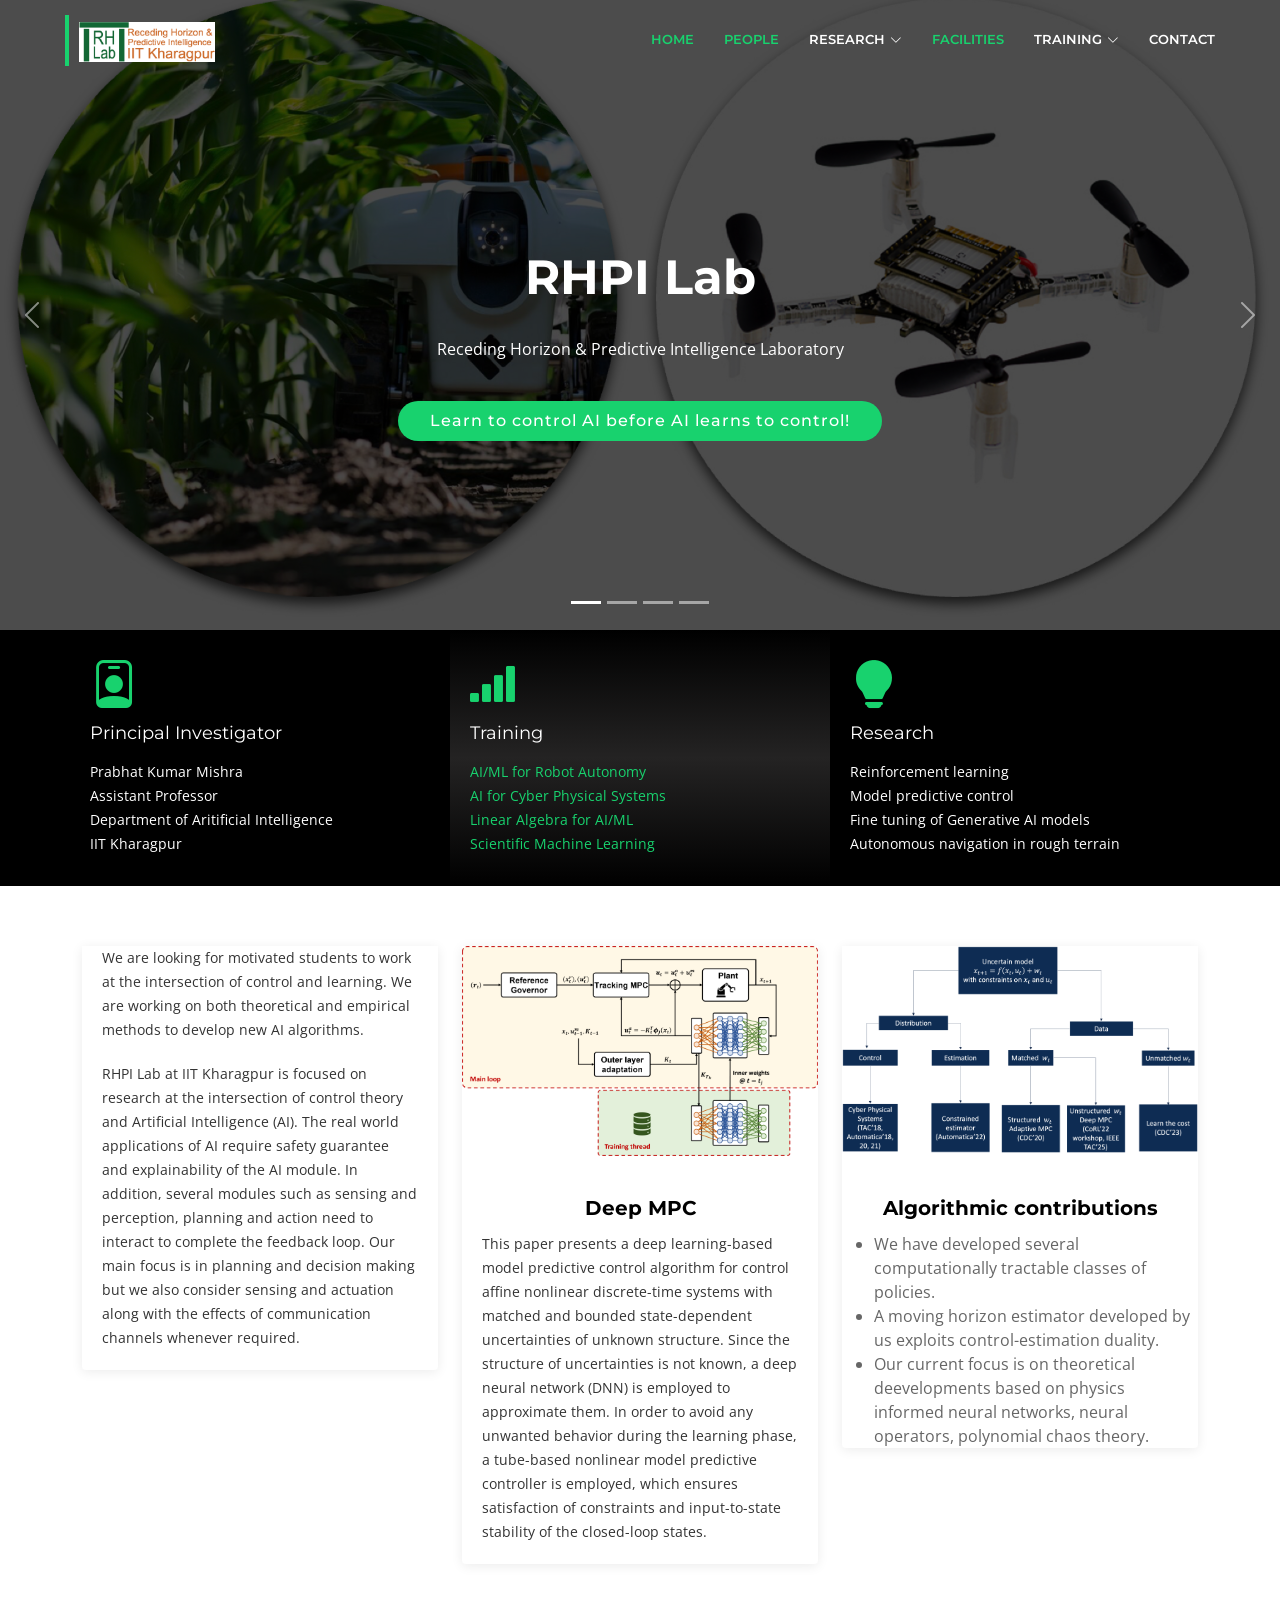
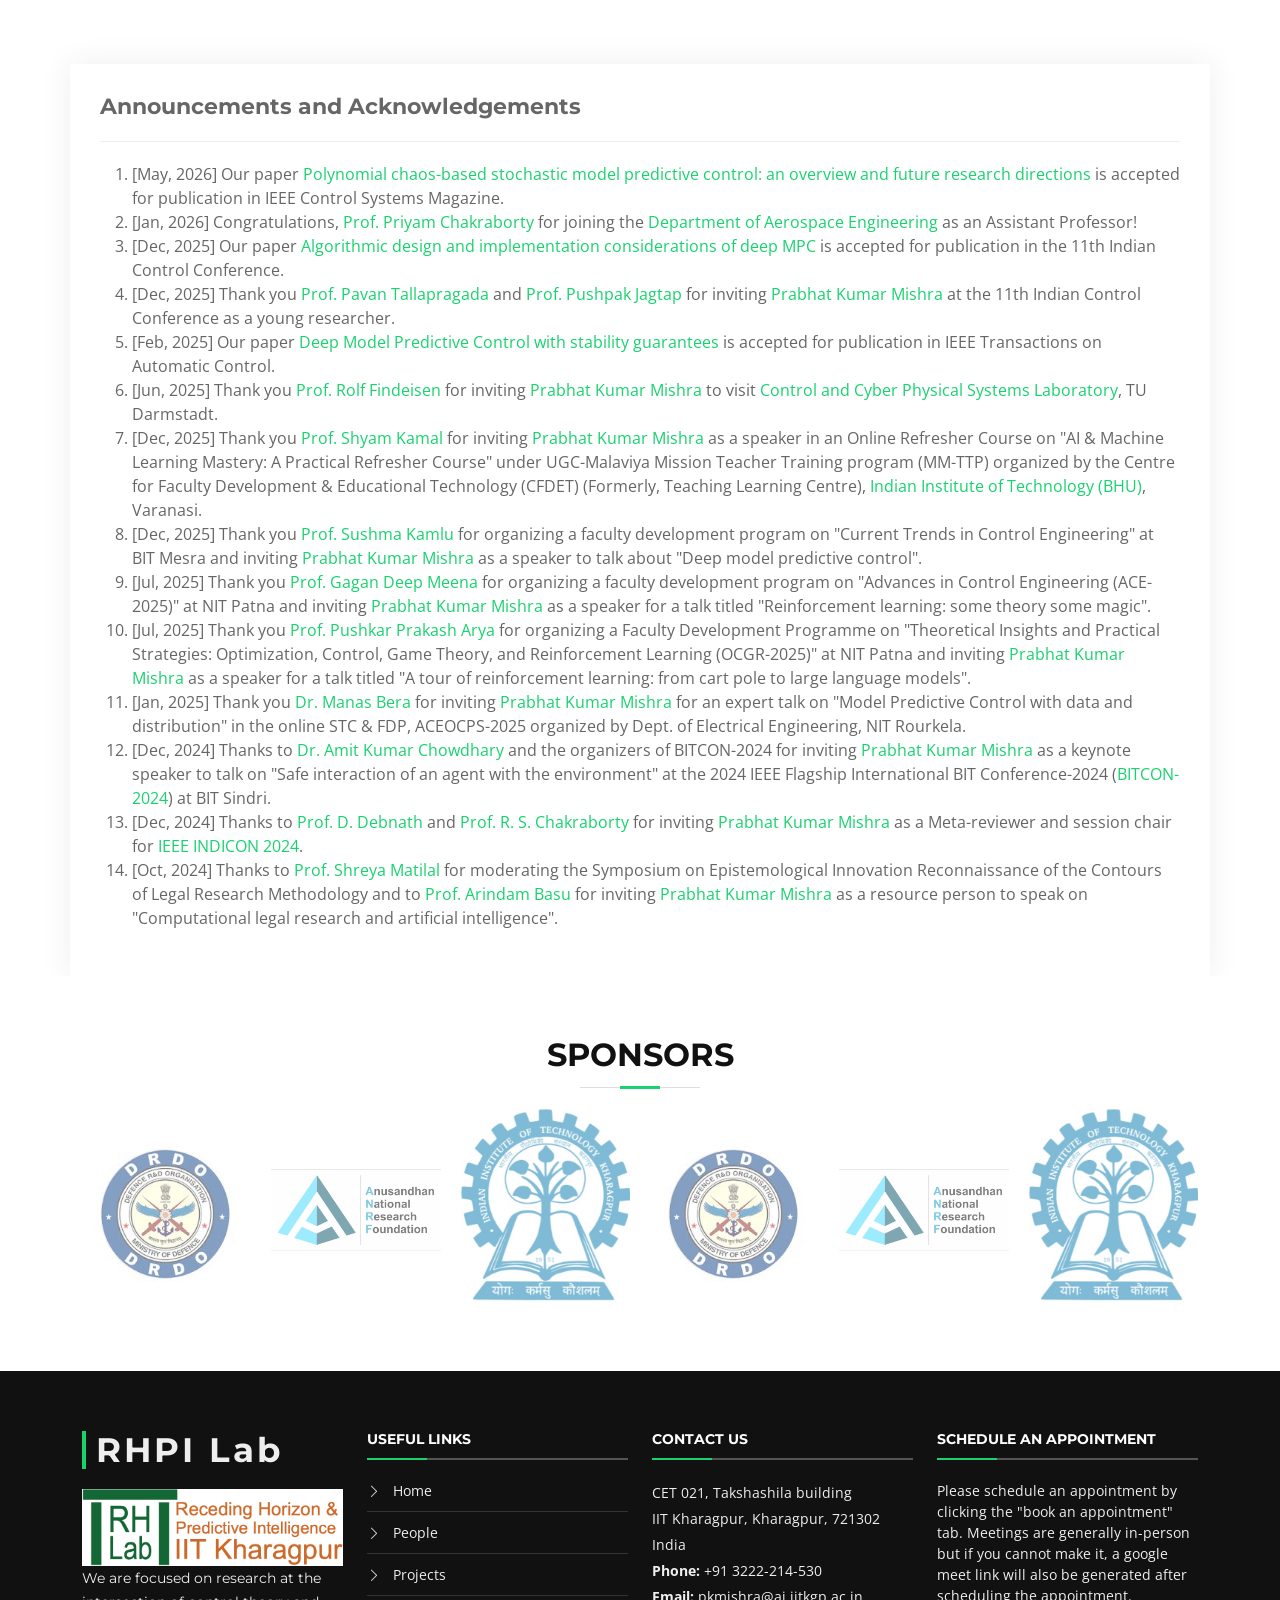
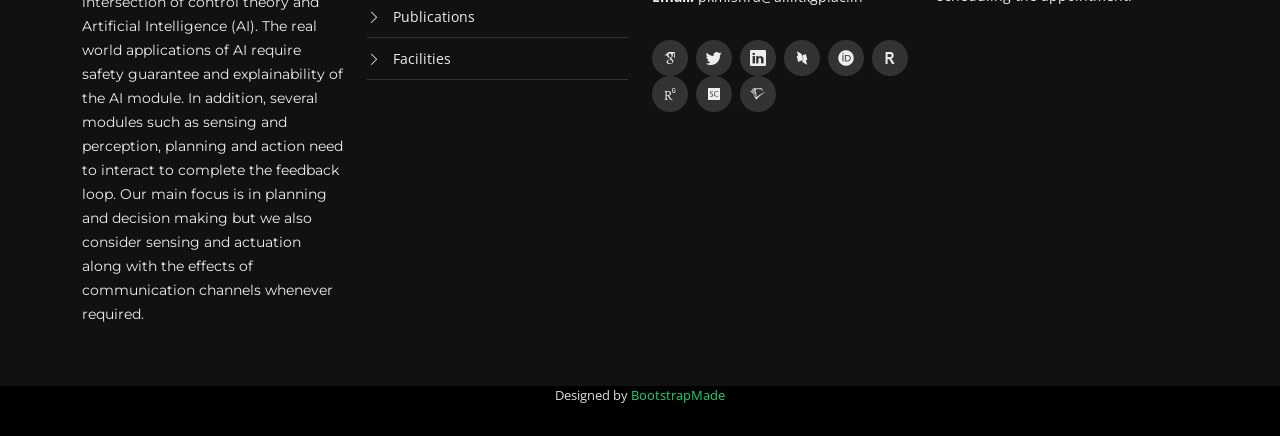
==== commit dcb63601: "ndex file changed" ====
--- a/index.html
+++ b/index.html
@@ -5,7 +5,7 @@
   <meta charset="utf-8">
   <meta content="width=device-width, initial-scale=1.0" name="viewport">
 
-  <title>Prabhat K Mishra</title>
+  <title>RHPI Lab</title>
   <meta content="" name="description">
   <meta content="" name="keywords">
 
@@ -29,14 +29,6 @@
   <!-- Template Main CSS File -->
   <link href="assets/css/style.css" rel="stylesheet">
   <link href="https://calendar.google.com/calendar/scheduling-button-script.css" rel="stylesheet">
-
-  <!-- =======================================================
-  * Template Name: BizPage
-  * Updated: Sep 18 2023 with Bootstrap v5.3.2
-  * Template URL: https://bootstrapmade.com/bizpage-bootstrap-business-template/
-  * Author: BootstrapMade.com
-  * License: https://bootstrapmade.com/license/
-  ======================================================== -->
 </head>
 
 <body>
@@ -49,7 +41,7 @@
         <div class="col-xl-11 d-flex align-items-center justify-content-between">
           <!-- <h1 class="logo"><a href="index.html">Prabhat K Mishra</a></h1> -->
           <!-- Uncomment below if you prefer to use an image logo -->
-          <!-- <a href="index.html" class="logo"><img src="assets/img/lab_logo.png" alt="" class="img-fluid"></a> -->
+          <a href="index.html" class="logo"><img src="assets/img/lab_logo.png" alt="" class="img-fluid"></a>
 
           <nav id="navbar" class="navbar">
             <ul>
@@ -95,8 +87,8 @@
           <div class="carousel-item active" style="background-image: url(assets/img/hero-carousel/banner.jpeg)">
             <div class="carousel-container">
               <div class="container">
-                <!-- <h2 class="animate__animated animate__fadeInDown">PSALM Lab</h2> -->
-                <p class="animate__animated animate__fadeInUp">Predictive Stochastic Adaptive Learning Machines</p>
+                <h2 class="animate__animated animate__fadeInDown">RHPI Lab</h2>
+                <p class="animate__animated animate__fadeInUp">Receding Horizon & Predictive Intelligence Laboratory</p>
                 <a href="#featured-services" class="btn-get-started scrollto animate__animated animate__fadeInUp">Learn to control AI before AI learns to control!</a>
               </div>
             </div>
@@ -105,8 +97,8 @@
           <div class="carousel-item" style="background-image: url(assets/img/Projects/IQuaP.webp)">
             <div class="carousel-container">
               <div class="container">
-                <!-- <h2 class="animate__animated animate__fadeInDown">PSALM Lab</h2> -->
-                <p class="animate__animated animate__fadeInUp">Predictive Stochastic Adaptive Learning Machines</p>
+                <h2 class="animate__animated animate__fadeInDown">RHPI Lab</h2>
+                <p class="animate__animated animate__fadeInUp">Receding Horizon & Predictive Intelligence Laboratory</p>
                 <a href="#featured-services" class="btn-get-started scrollto animate__animated animate__fadeInUp">Learn to control AI before AI learns to control!</a>
               </div>
             </div>
@@ -115,28 +107,19 @@
           <div class="carousel-item" style="background-image: url(assets/img/Projects/safe_learning_lab.webp)">
             <div class="carousel-container">
               <div class="container">
-                <!-- <h2 class="animate__animated animate__fadeInDown">PSALM Lab</h2> -->
-                <p class="animate__animated animate__fadeInUp">Predictive Stochastic Adaptive Learning Machines</p>
+                <h2 class="animate__animated animate__fadeInDown">RHPI Lab</h2>
+                <p class="animate__animated animate__fadeInUp">Receding Horizon & Predictive Intelligence Laboratory</p>
                 <a href="#featured-services" class="btn-get-started scrollto animate__animated animate__fadeInUp">Learn to control AI before AI learns to control!</a>
               </div>
             </div>
           </div>
 
-          <!-- <div class="carousel-item" style="background-image: url(assets/img/Projects/lab_image4.png)">
-            <div class="carousel-container">
-              <div class="container">
-                <h2 class="animate__animated animate__fadeInDown">PSALM Lab</h2>
-                <p class="animate__animated animate__fadeInUp">Predictive Stochastic Adaptive Learning Machines</p>
-                <a href="#featured-services" class="btn-get-started scrollto animate__animated animate__fadeInUp">Get Started</a>
-              </div>
-            </div>
-          </div> -->
 
           <div class="carousel-item" style="background-image: url(assets/img/Projects/mobile_robots.png)">
             <div class="carousel-container">
               <div class="container">
-                <!-- <h2 class="animate__animated animate__fadeInDown">PSALM Lab</h2> -->
-                <p class="animate__animated animate__fadeInUp">Predictive Stochastic Adaptive Learning Machines</p>
+                <h2 class="animate__animated animate__fadeInDown">RHPI Lab</h2>
+                <p class="animate__animated animate__fadeInUp">Receding Horizon & Predictive Intelligence Laboratory</p>
                 <a href="#featured-services" class="btn-get-started scrollto animate__animated animate__fadeInUp">Learn to control AI before AI learns to control!</a>
               </div>
             </div>
@@ -216,7 +199,8 @@
                 <!-- <img src="assets/img/Projects/lab_image4.png" alt="" class="img-fluid"> -->
               </div>
               <!-- <h2 class="title"><a href="#">PSALM Lab</a></h2> -->
-              <p>Predictive Stochastic Adaptive Learning Machines Lab at IIT Kharagpur is focused on research at the intersection of control theory and Artificial Intelligence (AI). The real world applications of AI require safety guarantee and explainability of the AI module. In addition, several modules such as sensing and perception, planning and action need to interact to complete the feedback loop. Our main focus is in planning and decision making but we also consider sensing and actuation along with the effects of communication channels whenever required.
+              <p>We are looking for motivated students to work at the intersection of control and learning. We are working on both theoretical and empirical methods to develop new AI algorithms.</p> 
+              <p>RHPI Lab at IIT Kharagpur is focused on research at the intersection of control theory and Artificial Intelligence (AI). The real world applications of AI require safety guarantee and explainability of the AI module. In addition, several modules such as sensing and perception, planning and action need to interact to complete the feedback loop. Our main focus is in planning and decision making but we also consider sensing and actuation along with the effects of communication channels whenever required.
               </p>
             </div>
           </div>
@@ -256,47 +240,61 @@
       </div>
     </section><!-- End About Us Section -->
 
-        <section id = "announcement" class="portfolio-details">
-    <!-- <section id="portfolio-details" class="portfolio-details"> -->
+    <section id = "announcement" class="portfolio-details">
+      
     <div class="container">
 
       <div class="row gy-4">
-        <div class="col-lg-6">
+
+        
+
+        
           <div class="portfolio-info">
-            <h3>News and Announcements</h3>
+            <h3>Announcements and Acknowledgements</h3>
             <ol>
-              <li> I am looking for motivated students to work at the intersection of control and learning. We are working on both theoretical and empirical methods to develop new AI algorithms.</li> 
-              <!-- <li> We are upgrading our <a href="./resources.html">robotics and computational resources</a> through grants and industry collaborations.</li>     -->
-              <!-- <li> My course on Scientific Machine Learning has been approved by the senate, which will be offered in spring 2026. </li> -->
-              <!-- <li> I will be visiting <a href = "https://www.ccps.tu-darmstadt.de/ccps/index.en.jsp">Control and Cyber Physical Systems Laboratory</a> in June 2025.</li> -->
-              <!-- <li> I will talk about <a>"A tour of reinforcement learning from cart-pole to language models"</a> at NIT Patna.</li> -->
-              <li> Our paper <a href = "https://ieeexplore.ieee.org/abstract/document/10918914">Deep Model Predictive Control with stability guarantees</a> is accepted for publication in IEEE Transactions on Automatic Control.</li>
-              <li> Our paper <a href = "https://arxiv.org/abs/2511.17233">Algorithmic design and implementation considerations of deep MPC</a> ia accepted for publication in the 11th Indian Control Conference.</li>
+              <li> [May, 2026] Our paper <a href = "https://arxiv.org/abs/2406.10734">Polynomial chaos-based stochastic model predictive control: an overview and future research directions </a> is accepted for publication in IEEE Control Systems Magazine.</li>
+              <li> [Jan, 2026] Congratulations, <a href = "https://www.iitkgp.ac.in/department/AE/faculty/ae-priyam">Prof. Priyam Chakraborty</a> for joining the <a href = "http://www.ae.iitkgp.ac.in">Department of Aerospace Engineering</a> as an Assistant Professor!
+              <li> [Dec, 2025] Our paper <a href = "https://arxiv.org/abs/2511.17233">Algorithmic design and implementation considerations of deep MPC</a> is accepted for publication in the 11th Indian Control Conference.</li>
+              <li> [Dec, 2025] Thank you <a href = "https://pavan-tallapragada.github.io">Prof. Pavan Tallapragada</a> and <a href = "https://www.focaslab.com">Prof. Pushpak Jagtap</a> for inviting <a href = "https://www.linkedin.com/in/mishra-p-k/">Prabhat Kumar Mishra</a> at the 11th Indian Control Conference as a young researcher.</li>
+              <li> [Feb, 2025] Our paper <a href = "https://ieeexplore.ieee.org/abstract/document/10918914">Deep Model Predictive Control with stability guarantees</a> is accepted for publication in IEEE Transactions on Automatic Control.</li>
+              <li> [Jun, 2025] Thank you <a href = "https://www.linkedin.com/in/rolf-findeisen-42271011/">Prof. Rolf Findeisen</a> for inviting <a href = "https://www.linkedin.com/in/mishra-p-k/">Prabhat Kumar Mishra</a> to visit <a href = "https://www.ccps.tu-darmstadt.de/ccps/index.en.jsp">Control and Cyber Physical Systems Laboratory</a>, TU Darmstadt.</li>
+              <li> [Dec, 2025] Thank you <a href = "https://www.iitbhu.ac.in/dept/eee/people/shyamkamaleee"> Prof. Shyam Kamal</a> for inviting <a href = "https://www.linkedin.com/in/mishra-p-k/">Prabhat Kumar Mishra</a> as a speaker in an Online Refresher Course on "AI & Machine Learning Mastery: A Practical Refresher Course" under UGC-Malaviya Mission Teacher Training program (MM-TTP) organized by the Centre for Faculty Development & Educational Technology (CFDET) (Formerly, Teaching Learning Centre), <a href = "https://iitbhu.ac.in">Indian Institute of Technology (BHU)</a>, Varanasi.</li> 
+              <li> [Dec, 2025] Thank you <a href = "https://bitmesra.ac.in/Show_profile/59425168684543356F6138786F716735544D4A5154773D3D"> Prof. Sushma Kamlu</a> for organizing a faculty development program on "Current Trends in Control Engineering" at BIT Mesra and inviting <a href = "https://www.linkedin.com/in/mishra-p-k/"> Prabhat Kumar Mishra</a> as a speaker to talk about "Deep model predictive control".</li> 
+              <li> [Jul, 2025] Thank you <a href = "https://www.linkedin.com/in/gagan-deep-meena-272a3823/"> Prof. Gagan Deep Meena</a> for organizing a faculty development program on "Advances in Control Engineering (ACE-2025)" at NIT Patna and inviting <a href = "https://www.linkedin.com/in/mishra-p-k/"> Prabhat Kumar Mishra</a> as a speaker for a talk titled "Reinforcement learning: some theory some magic".</li> 
+              <li> [Jul, 2025] Thank you <a href = "https://www.linkedin.com/in/gagan-deep-meena-272a3823/"> Prof. Pushkar Prakash Arya</a> for organizing a Faculty Development Programme on "Theoretical Insights and Practical Strategies: Optimization, Control, Game Theory, and Reinforcement Learning (OCGR-2025)" at NIT Patna and inviting <a href = "https://www.linkedin.com/in/mishra-p-k/">Prabhat Kumar Mishra</a> as a speaker for a talk titled "A tour of reinforcement learning: from cart pole to large language models".</li> 
+              <li> [Jan, 2025] Thank you <a href = "https://www.linkedin.com/in/manas-kumar-bera-a361464a/">Dr. Manas Bera</a> for inviting <a href = "https://www.linkedin.com/in/mishra-p-k/">Prabhat Kumar Mishra</a> for an expert talk on "Model Predictive Control with data and distribution" in the online STC & FDP, ACEOCPS-2025 organized by Dept. of Electrical Engineering, NIT Rourkela.</li> 
+              <li> [Dec, 2024] Thanks to <a href = "https://www.linkedin.com/in/amit-kumar-choudhary-808a33bb/">Dr. Amit Kumar Chowdhary</a> and the organizers of BITCON-2024 for inviting <a href = "https://www.linkedin.com/in/mishra-p-k/">Prabhat Kumar Mishra</a> as a keynote speaker to talk on "Safe interaction of an agent with the environment" at the 2024 IEEE Flagship International BIT Conference-2024 (<a href = "https://bitcon2024.bitsindri.ac.in/">BITCON-2024</a>) at BIT Sindri.</li> 
+              <li> [Dec, 2024] Thanks to <a href = "https://www.iitkgp.ac.in/department/EE/faculty/ee-ddebnath">Prof. D. Debnath</a> and <a href="https://sites.google.com/site/rschakraborty/">Prof. R. S. Chakraborty</a> for inviting <a href = "https://www.linkedin.com/in/mishra-p-k/">Prabhat Kumar Mishra</a> as a Meta-reviewer and session chair for <a href = "http://ieeeindicon.org">IEEE INDICON 2024</a>. </li>   
+              <li> [Oct, 2024] Thanks to <a href = "https://www.iitkgp.ac.in/department/IP/faculty/ip-shreya">Prof. Shreya Matilal</a> for moderating the Symposium on Epistemological Innovation Reconnaissance of the Contours of Legal Research Methodology and to <a href="https://www.iitkgp.ac.in/department/IP/faculty/ip-arindam">Prof. Arindam Basu</a> for inviting <a href = "https://www.linkedin.com/in/mishra-p-k/">Prabhat Kumar Mishra</a> as a resource person to speak on "Computational legal research and artificial intelligence".
             </ol>
           </div>
-          
-        </div>
-
-        <div class="col-lg-6">
-          <!-- <div class="portfolio-details-slider swiper"> -->
-            <div class="portfolio-info">
-            <h3>Acknowledgement</h3>
-            <ol>	
-              <li>Thank you <a href = "https://pavan-tallapragada.github.io">Prof. Pavan Tallapragada</a> and <a href = "https://www.focaslab.com">Prof. Pushpak Jagtap</a> for giving me an opportunity to chair a session in the 11th Indian Control Conference and inviting me as young researcher.</li>
-              <li> Thank you <a href = "https://www.linkedin.com/in/rolf-findeisen-42271011/"> Prof. Rolf Findeisen</a> for inviting me to visit <a href = "https://www.ccps.tu-darmstadt.de/ccps/index.en.jsp">Control and Cyber Physical Systems Laboratory</a>, TU Darmstadt.
-              <li> Thank you <a href = "https://www.linkedin.com/in/manas-kumar-bera-a361464a/">Dr. Manas Bera</a> for inviting me for an expert talk on "Model Predictive Control with data and distribution" in the online STC & FDP, ACEOCPS-2025 organized by Dept. of Electrical Engineering, NIT Rourkela.</li> 
-              <li> Thanks to <a href = "https://www.linkedin.com/in/amit-kumar-choudhary-808a33bb/">Dr. Amit Kumar Chowdhary</a> and the organizers of BITCON-2024 for inviting me as a keynote speaker to talk on "Safe interaction of an agent with the environment" at the 2024 IEEE Flagship International BIT Conference-2024 (<a href = "https://bitcon2024.bitsindri.ac.in/">BITCON-2024</a>) at BIT Sindri.</li> 
-              <li> Thanks to <a href = "https://www.iitkgp.ac.in/department/EE/faculty/ee-ddebnath">Prof. D. Debnath</a> and <a href="https://sites.google.com/site/rschakraborty/">Prof. R. S. Chakraborty</a> for inviting me as a Meta-reviewer and session chair for <a href = "http://ieeeindicon.org">IEEE INDICON 2024</a>. </li>   
-              <li> Thanks to <a href="https://www.iitkgp.ac.in/department/IP/faculty/ip-shreya">Prof. Shreya Matilal</a> for moderating the Symposium on Epistemological Innovation Reconnaissance of the Contours of Legal Research Methodology and to <a href="https://www.iitkgp.ac.in/department/IP/faculty/ip-arindam">Prof. Arindam Basu</a> for inviting me as a resource person to speak on "Computational legal research and artificial intelligence".    
-            </ol>
-            </div>
-          <!-- </div> -->
-        </div>
+  
+
         
         
       </div>
+        
     </div>
-    </section>
+    </section><!-- End Announcement Section -->
+
+    <!-- ======= Our Sponsors Section ======= -->
+    <section id="clients">
+      <div class="container" data-aos="zoom-in">
+
+        <header class="section-header">
+          <h3>Sponsors</h3>
+        </header>
+        <div class="clients-slider swiper">
+          <div class="swiper-wrapper align-items-center">
+            <div class="swiper-slide"><img src="assets/img/clients/DRDO.jpg" class="img-fluid" alt=""></div>
+            <div class="swiper-slide"><img src="assets/img/clients/anrf.jpeg" class="img-fluid" alt=""></div>
+            <div class="swiper-slide"><img src="assets/img/clients/IITKgp.jpg" class="img-fluid" alt=""></div>
+          </div>
+          <!-- <div class="swiper-pagination"></div> -->
+        </div>
+
+      </div>
+    </section><!-- End Sponsors Section -->
 
     
     
@@ -322,8 +320,8 @@
         <div class="row">
 
           <div class="col-lg-3 col-md-6 footer-info">
-            <!-- <h3>PSALM Lab</h3> -->
-            <!-- <a href="index.html" class="logo"><img src="assets/img/lab_logo.png" alt="" class="img-fluid"></a> -->
+            <h3>RHPI Lab</h3>
+            <a href="index.html" class="logo"><img src="assets/img/lab_logo.png" alt="" class="img-fluid"></a>
             <p>We are focused on research at the intersection of control theory and Artificial Intelligence (AI). The real world applications of AI require safety guarantee and explainability of the AI module. In addition, several modules such as sensing and perception, planning and action need to interact to complete the feedback loop. Our main focus is in planning and decision making but we also consider sensing and actuation along with the effects of communication channels whenever required.
             </p>
           </div>
